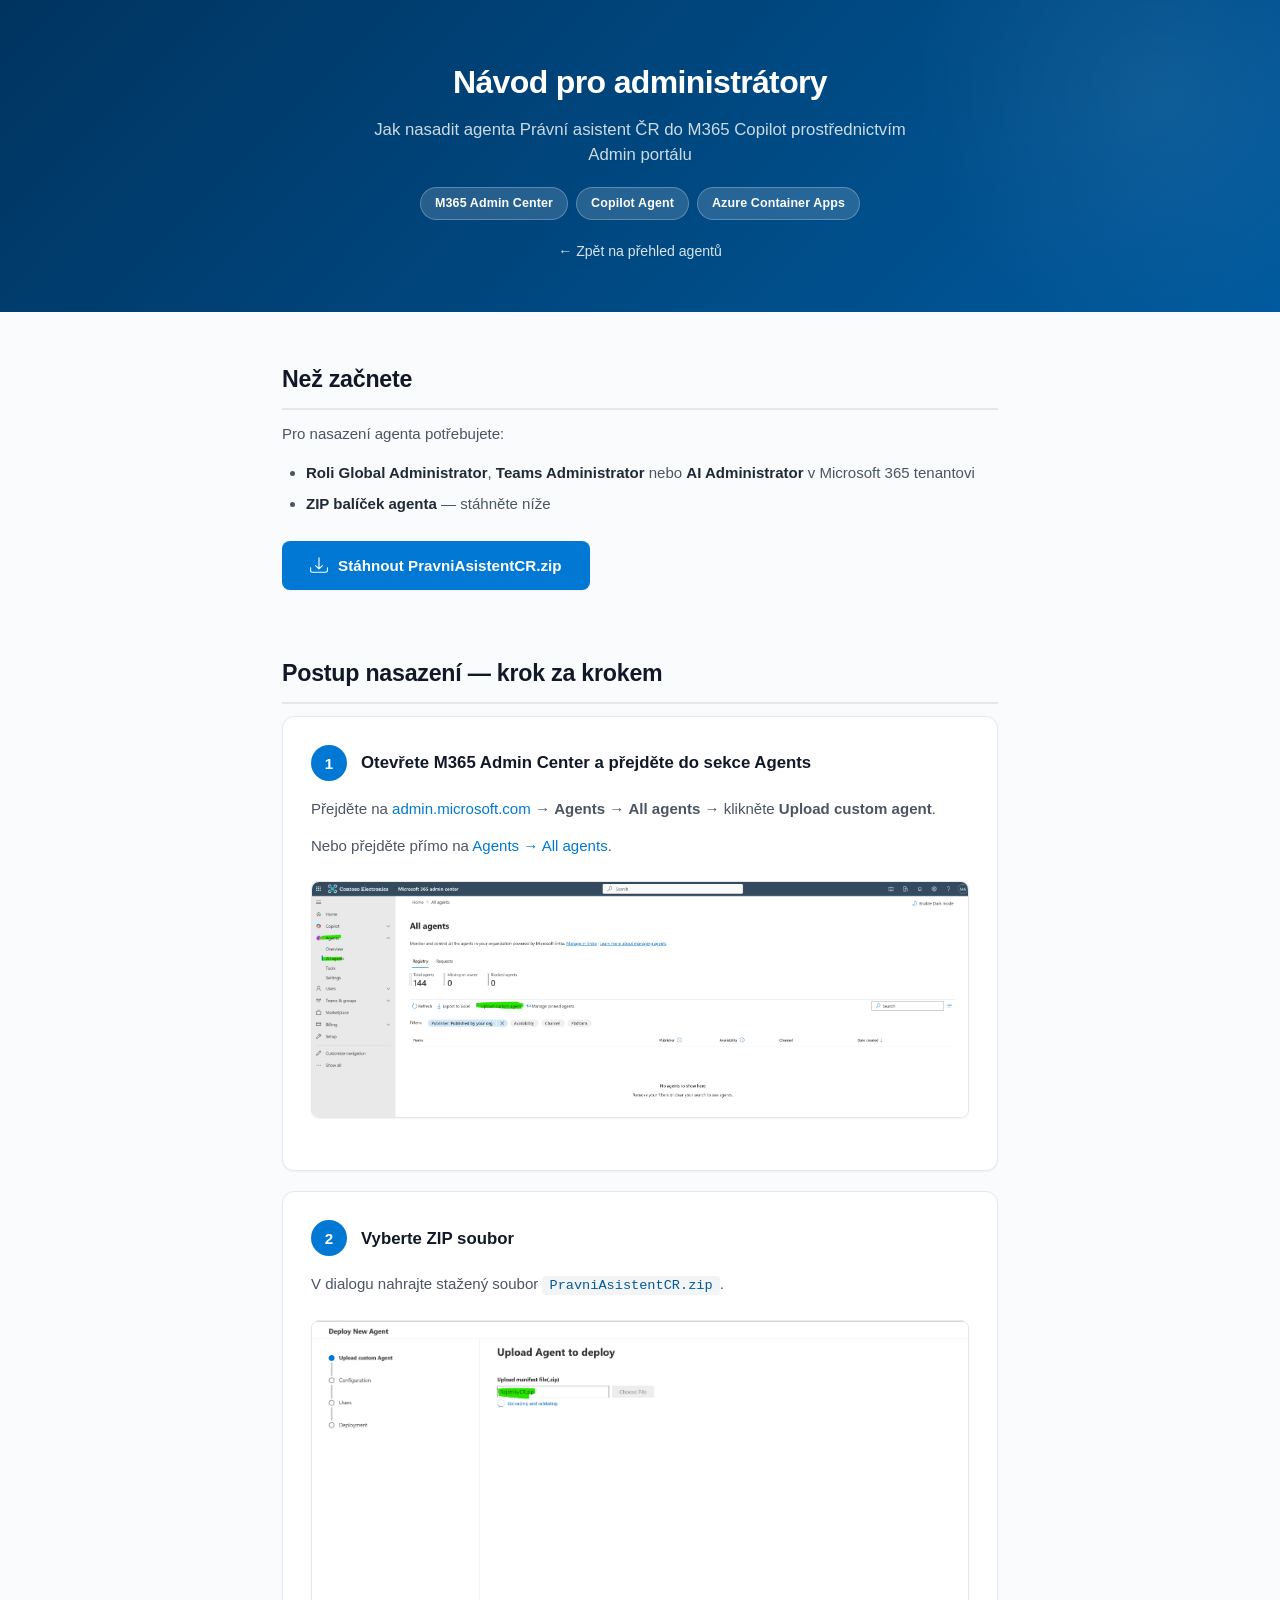
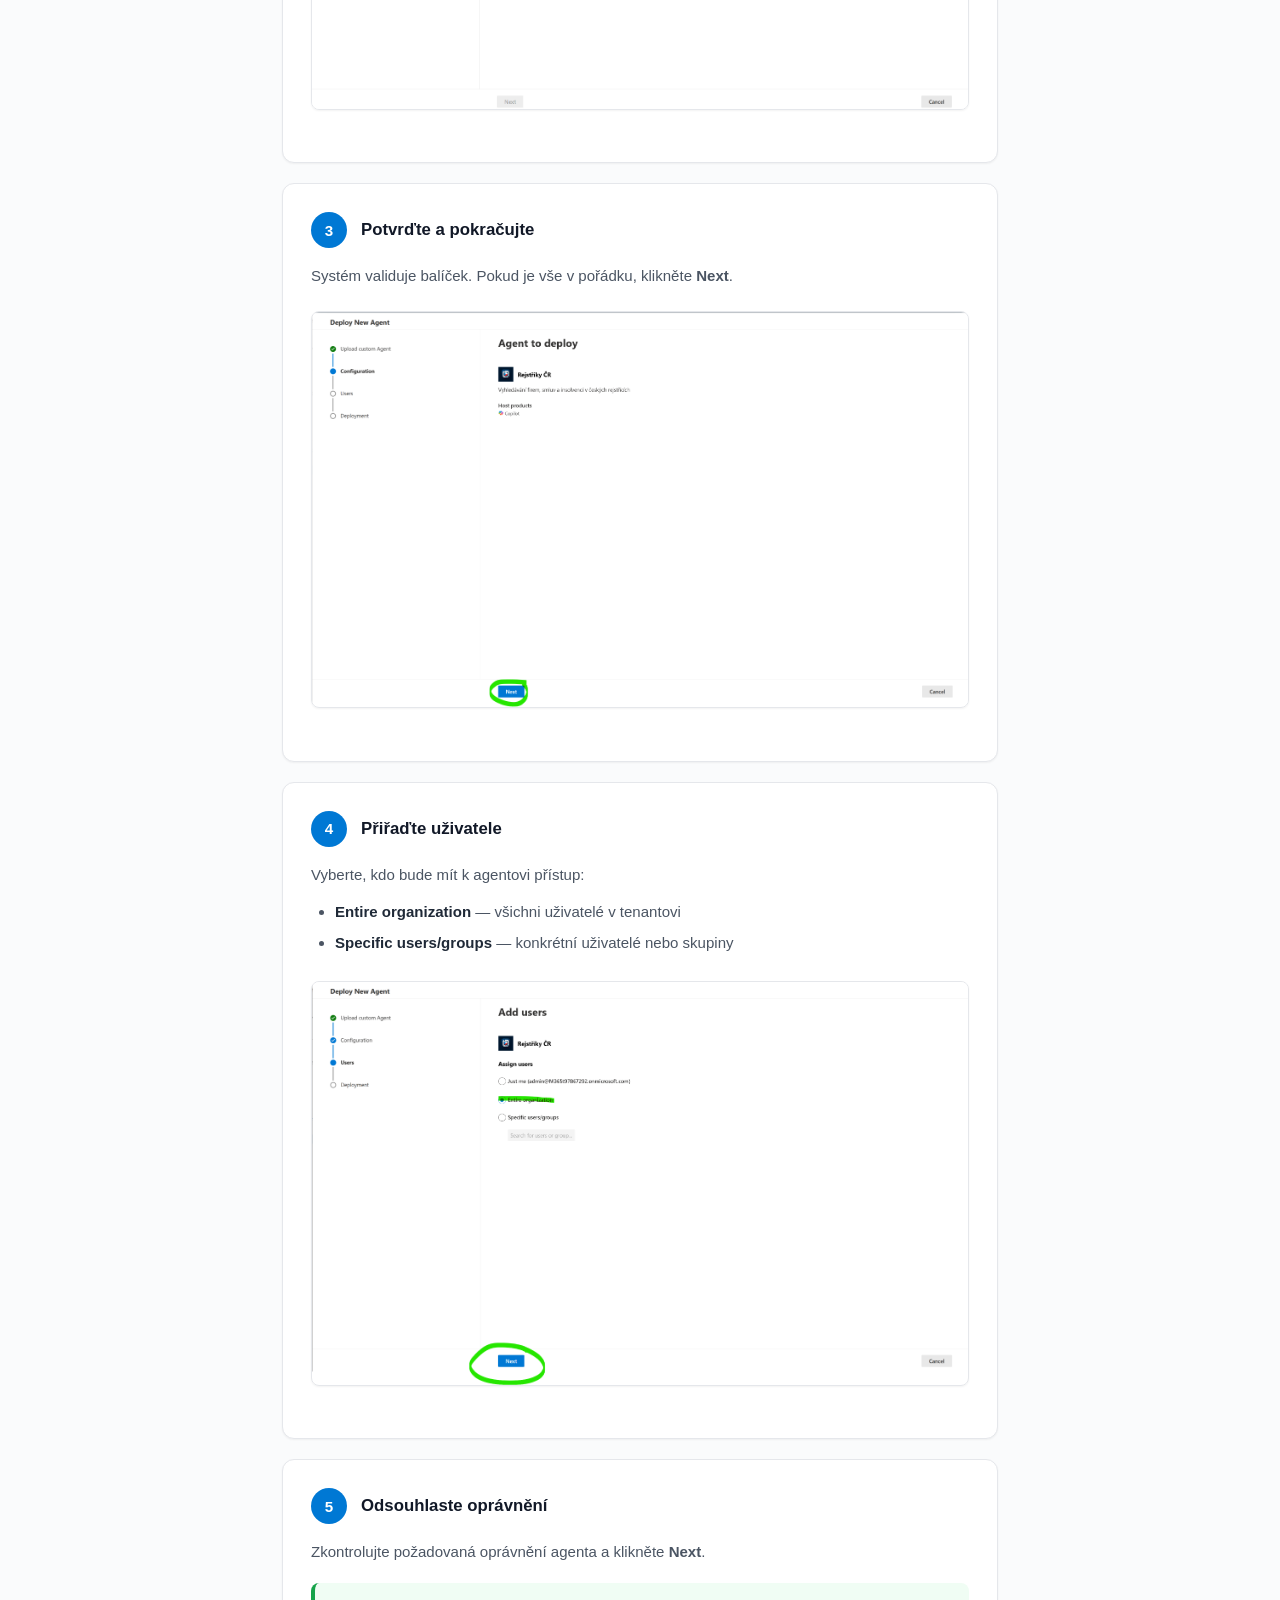
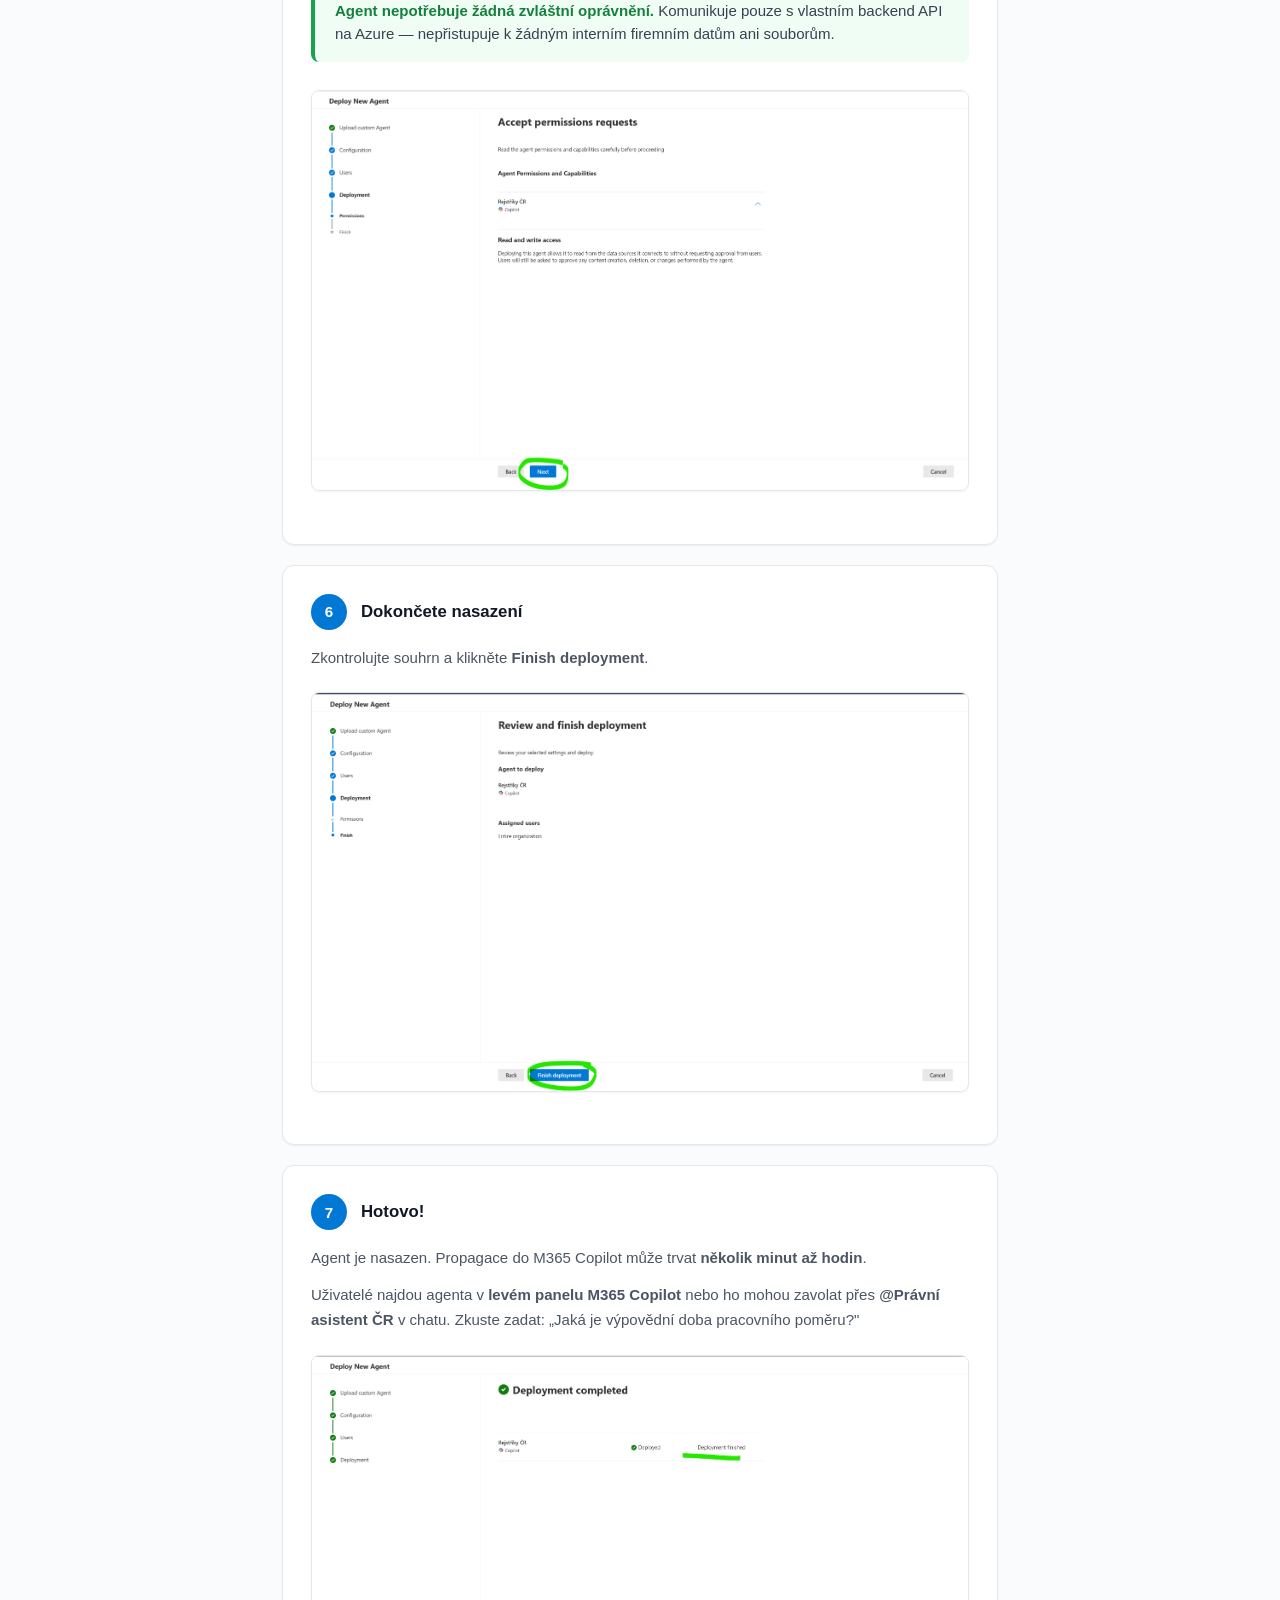
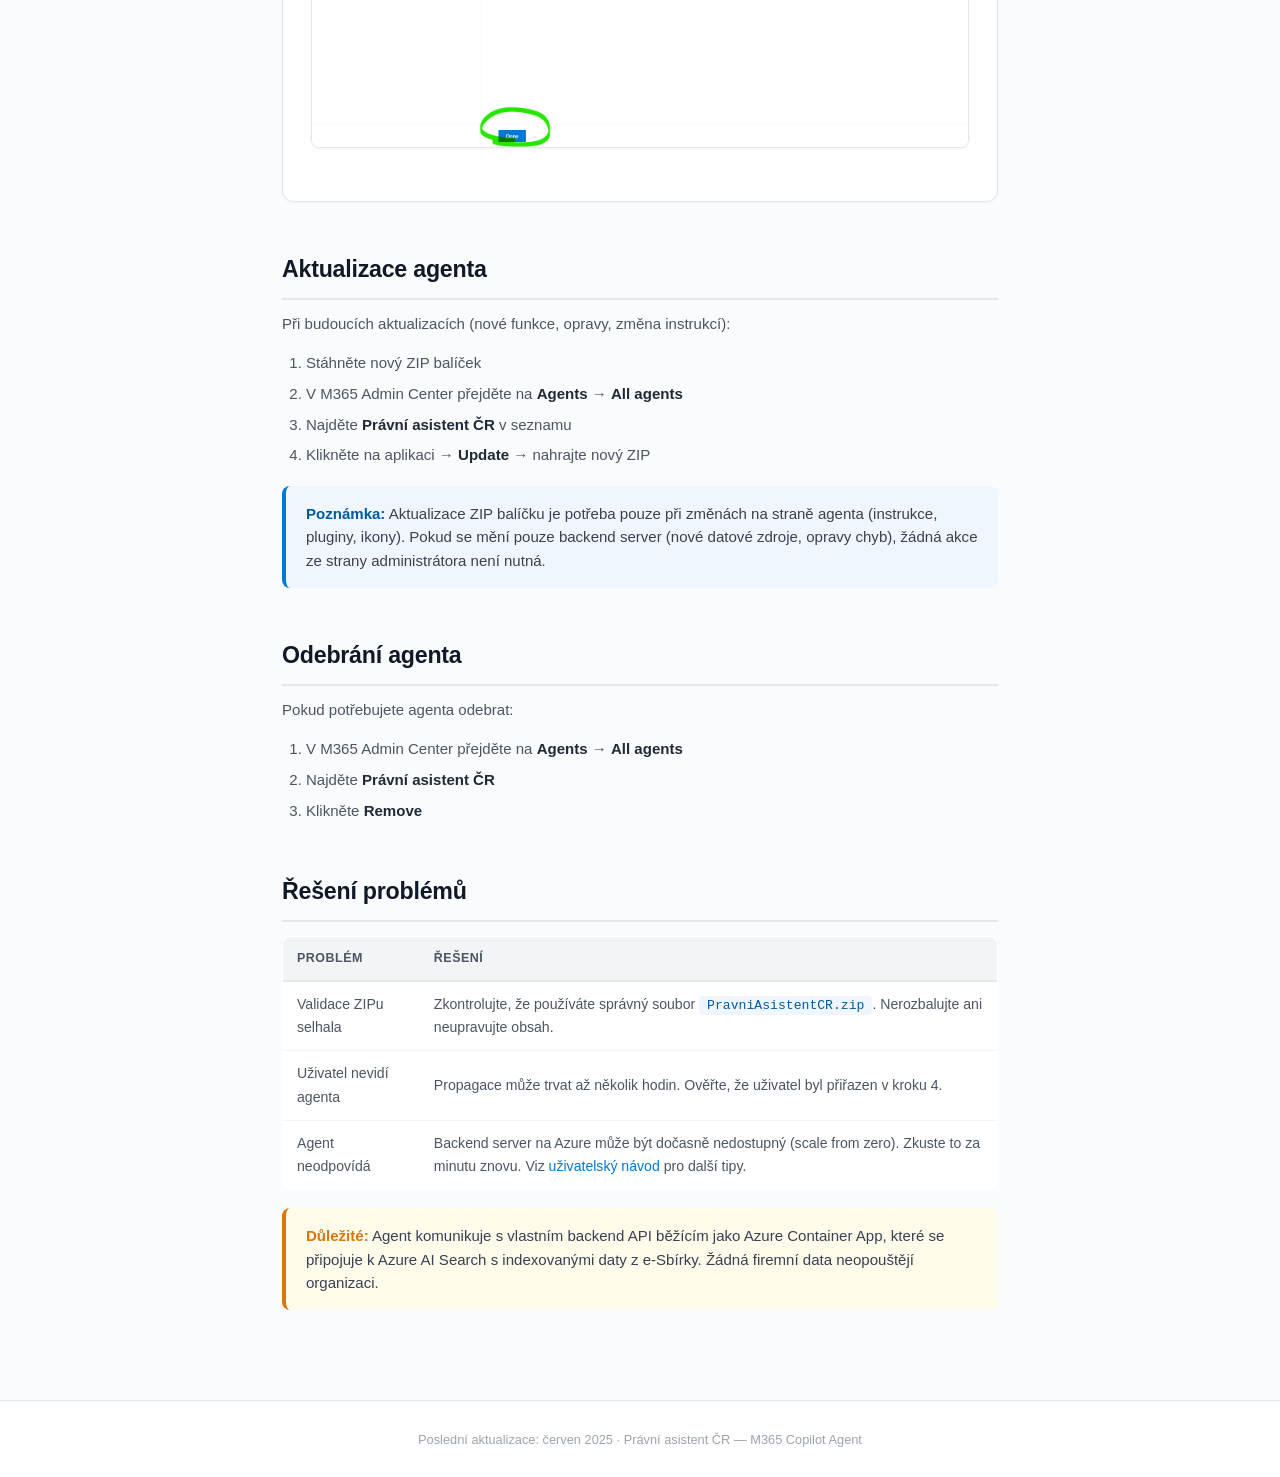
==== admin-guide.html @ 7fcb234d "Initial docs: Právní asistent ČR - M365 Copilot Agent" ====
<!DOCTYPE html>
<html lang="cs">
<head>
    <meta charset="UTF-8">
    <meta name="viewport" content="width=device-width, initial-scale=1.0">
    <title>Návod pro administrátory — Právní asistent ČR</title>
    <link rel="stylesheet" href="styles.css">
</head>
<body>
    <header class="site-header">
        <div class="container-narrow header-center">
            <h1>Návod pro administrátory</h1>
            <p class="subtitle">Jak nasadit agenta Právní asistent ČR do M365 Copilot prostřednictvím Admin portálu</p>
            <div class="badge-row">
                <span class="badge">M365 Admin Center</span>
                <span class="badge">Copilot Agent</span>
                <span class="badge">Azure Container Apps</span>
            </div>
            <a href="index.html" class="back-link">&larr; Zpět na přehled agentů</a>
        </div>
    </header>

    <article>
        <div class="container-narrow">

            <h2>Než začnete</h2>
            <p>Pro nasazení agenta potřebujete:</p>
            <ul>
                <li><strong>Roli Global Administrator</strong>, <strong>Teams Administrator</strong> nebo <strong>AI Administrator</strong> v Microsoft 365 tenantovi</li>
                <li><strong>ZIP balíček agenta</strong> — stáhněte níže</li>
            </ul>

            <a href="PravniAsistentCR.zip" class="download-btn" download>
                <svg xmlns="http://www.w3.org/2000/svg" fill="currentColor" viewBox="0 0 16 16"><path d="M.5 9.9a.5.5 0 0 1 .5.5v2.5a1 1 0 0 0 1 1h12a1 1 0 0 0 1-1v-2.5a.5.5 0 0 1 1 0v2.5a2 2 0 0 1-2 2H2a2 2 0 0 1-2-2v-2.5a.5.5 0 0 1 .5-.5z"/><path d="M7.646 11.854a.5.5 0 0 0 .708 0l3-3a.5.5 0 0 0-.708-.708L8.5 10.293V1.5a.5.5 0 0 0-1 0v8.793L5.354 8.146a.5.5 0 1 0-.708.708l3 3z"/></svg>
                Stáhnout PravniAsistentCR.zip
            </a>

            <h2>Postup nasazení — krok za krokem</h2>

            <div class="step">
                <div class="step-header">
                    <div class="step-number">1</div>
                    <div class="step-title">Otevřete M365 Admin Center a přejděte do sekce Agents</div>
                </div>
                <p>Přejděte na <a href="https://admin.microsoft.com" target="_blank">admin.microsoft.com</a> &rarr; <strong>Agents</strong> &rarr; <strong>All agents</strong> &rarr; klikněte <strong>Upload custom agent</strong>.</p>
                <p>Nebo přejděte přímo na <a href="https://admin.microsoft.com/#/copilot/agents" target="_blank">Agents &rarr; All agents</a>.</p>
                <img src="img/01addagent.png" alt="Krok 1 — Upload custom agent" loading="lazy">
            </div>

            <div class="step">
                <div class="step-header">
                    <div class="step-number">2</div>
                    <div class="step-title">Vyberte ZIP soubor</div>
                </div>
                <p>V dialogu nahrajte stažený soubor <code>PravniAsistentCR.zip</code>.</p>
                <img src="img/02choosefile.png" alt="Krok 2 — Výběr souboru" loading="lazy">
            </div>

            <div class="step">
                <div class="step-header">
                    <div class="step-number">3</div>
                    <div class="step-title">Potvrďte a pokračujte</div>
                </div>
                <p>Systém validuje balíček. Pokud je vše v pořádku, klikněte <strong>Next</strong>.</p>
                <img src="img/03clicknext.png" alt="Krok 3 — Klikněte Next" loading="lazy">
            </div>

            <div class="step">
                <div class="step-header">
                    <div class="step-number">4</div>
                    <div class="step-title">Přiřaďte uživatele</div>
                </div>
                <p>Vyberte, kdo bude mít k agentovi přístup:</p>
                <ul>
                    <li><strong>Entire organization</strong> — všichni uživatelé v tenantovi</li>
                    <li><strong>Specific users/groups</strong> — konkrétní uživatelé nebo skupiny</li>
                </ul>
                <img src="img/04selectusers.png" alt="Krok 4 — Výběr uživatelů" loading="lazy">
            </div>

            <div class="step">
                <div class="step-header">
                    <div class="step-number">5</div>
                    <div class="step-title">Odsouhlaste oprávnění</div>
                </div>
                <p>Zkontrolujte požadovaná oprávnění agenta a klikněte <strong>Next</strong>.</p>
                <div class="callout callout-tip">
                    <p><strong>Agent nepotřebuje žádná zvláštní oprávnění.</strong> Komunikuje pouze s vlastním backend API na Azure — nepřistupuje k žádným interním firemním datům ani souborům.</p>
                </div>
                <img src="img/05acceptpermissions.png" alt="Krok 5 — Oprávnění" loading="lazy">
            </div>

            <div class="step">
                <div class="step-header">
                    <div class="step-number">6</div>
                    <div class="step-title">Dokončete nasazení</div>
                </div>
                <p>Zkontrolujte souhrn a klikněte <strong>Finish deployment</strong>.</p>
                <img src="img/06finish.png" alt="Krok 6 — Dokončení nasazení" loading="lazy">
            </div>

            <div class="step">
                <div class="step-header">
                    <div class="step-number">7</div>
                    <div class="step-title">Hotovo!</div>
                </div>
                <p>Agent je nasazen. Propagace do M365 Copilot může trvat <strong>několik minut až hodin</strong>.</p>
                <p>Uživatelé najdou agenta v <strong>levém panelu M365 Copilot</strong> nebo ho mohou zavolat přes <strong>@Právní asistent ČR</strong> v chatu. Zkuste zadat: „Jaká je výpovědní doba pracovního poměru?"</p>
                <img src="img/07done.png" alt="Krok 7 — Nasazení dokončeno" loading="lazy">
            </div>

            <h2>Aktualizace agenta</h2>
            <p>Při budoucích aktualizacích (nové funkce, opravy, změna instrukcí):</p>
            <ol>
                <li>Stáhněte nový ZIP balíček</li>
                <li>V M365 Admin Center přejděte na <strong>Agents</strong> &rarr; <strong>All agents</strong></li>
                <li>Najděte <strong>Právní asistent ČR</strong> v seznamu</li>
                <li>Klikněte na aplikaci &rarr; <strong>Update</strong> &rarr; nahrajte nový ZIP</li>
            </ol>
            <div class="callout callout-info">
                <p><strong>Poznámka:</strong> Aktualizace ZIP balíčku je potřeba pouze při změnách na straně agenta (instrukce, pluginy, ikony). Pokud se mění pouze backend server (nové datové zdroje, opravy chyb), žádná akce ze strany administrátora není nutná.</p>
            </div>

            <h2>Odebrání agenta</h2>
            <p>Pokud potřebujete agenta odebrat:</p>
            <ol>
                <li>V M365 Admin Center přejděte na <strong>Agents</strong> &rarr; <strong>All agents</strong></li>
                <li>Najděte <strong>Právní asistent ČR</strong></li>
                <li>Klikněte <strong>Remove</strong></li>
            </ol>

            <h2>Řešení problémů</h2>
            <table>
                <thead>
                    <tr><th>Problém</th><th>Řešení</th></tr>
                </thead>
                <tbody>
                    <tr>
                        <td>Validace ZIPu selhala</td>
                        <td>Zkontrolujte, že používáte správný soubor <code>PravniAsistentCR.zip</code>. Nerozbalujte ani neupravujte obsah.</td>
                    </tr>
                    <tr>
                        <td>Uživatel nevidí agenta</td>
                        <td>Propagace může trvat až několik hodin. Ověřte, že uživatel byl přiřazen v kroku 4.</td>
                    </tr>
                    <tr>
                        <td>Agent neodpovídá</td>
                        <td>Backend server na Azure může být dočasně nedostupný (scale from zero). Zkuste to za minutu znovu. Viz <a href="user-guide.html">uživatelský návod</a> pro další tipy.</td>
                    </tr>
                </tbody>
            </table>

            <div class="callout callout-warn">
                <p><strong>Důležité:</strong> Agent komunikuje s vlastním backend API běžícím jako Azure Container App, které se připojuje k Azure AI Search s indexovanými daty z e-Sbírky. Žádná firemní data neopouštějí organizaci.</p>
            </div>

        </div>
    </article>

    <footer class="site-footer">
        <div class="container-narrow">
            Poslední aktualizace: červen 2025 · Právní asistent ČR — M365 Copilot Agent
        </div>
    </footer>
</body>
</html>
---- styles.css ----
/* ═══════════════════════════════════════════════════════════════
   Enterprise Design System — Právní asistent ČR Documentation
   Professional light theme for enterprise & government audiences
   ═══════════════════════════════════════════════════════════════ */

:root {
  --white: #ffffff;
  --gray-50: #fafbfc;
  --gray-100: #f3f4f6;
  --gray-200: #e5e7eb;
  --gray-300: #d1d5db;
  --gray-400: #9ca3af;
  --gray-500: #6b7280;
  --gray-600: #4b5563;
  --gray-700: #374151;
  --gray-800: #1f2937;
  --gray-900: #111827;

  --blue-50: #eff6ff;
  --blue-100: #dbeafe;
  --blue-500: #0078d4;
  --blue-600: #005a9e;
  --blue-700: #004578;
  --blue-800: #003460;

  --green-50: #f0fdf4;
  --green-600: #16a34a;
  --green-700: #15803d;

  --amber-50: #fffbeb;
  --amber-600: #d97706;

  --red-50: #fef2f2;
  --red-600: #dc2626;

  --radius: 8px;
  --radius-lg: 12px;
  --shadow-sm: 0 1px 2px rgba(0,0,0,0.05);
  --shadow: 0 1px 3px rgba(0,0,0,0.08), 0 1px 2px rgba(0,0,0,0.04);
  --shadow-md: 0 4px 6px rgba(0,0,0,0.06), 0 2px 4px rgba(0,0,0,0.04);
}

/* ─── Reset & Base ──────────────────────────────────────────── */
*, *::before, *::after { margin: 0; padding: 0; box-sizing: border-box; }

body {
  font-family: 'Segoe UI', -apple-system, BlinkMacSystemFont, sans-serif;
  background: var(--gray-50);
  color: var(--gray-800);
  line-height: 1.65;
  -webkit-font-smoothing: antialiased;
}

.container {
  max-width: 960px;
  margin: 0 auto;
  padding: 0 32px;
}

.container-narrow {
  max-width: 780px;
  margin: 0 auto;
  padding: 0 32px;
}

a { color: var(--blue-500); text-decoration: none; }
a:hover { text-decoration: underline; }

/* ─── Header ────────────────────────────────────────────────── */
.site-header {
  background: linear-gradient(135deg, var(--blue-800) 0%, var(--blue-600) 100%);
  color: var(--white);
  padding: 56px 0 48px;
  position: relative;
  overflow: hidden;
}

.site-header::before {
  content: '';
  position: absolute;
  top: -50%;
  right: -10%;
  width: 500px;
  height: 500px;
  background: radial-gradient(circle, rgba(255,255,255,0.06) 0%, transparent 70%);
  border-radius: 50%;
}

.site-header h1 {
  font-size: 2rem;
  font-weight: 700;
  letter-spacing: -0.02em;
  margin-bottom: 8px;
  position: relative;
}

.site-header .subtitle {
  color: rgba(255,255,255,0.8);
  font-size: 1.05rem;
  font-weight: 400;
  max-width: 560px;
  line-height: 1.5;
}

.header-center { text-align: center; }
.header-center .subtitle { margin: 0 auto; }

.badge-row {
  margin-top: 20px;
  display: flex;
  gap: 8px;
  flex-wrap: wrap;
}

.header-center .badge-row { justify-content: center; }

.badge {
  display: inline-flex;
  align-items: center;
  gap: 5px;
  padding: 5px 14px;
  border-radius: 20px;
  font-size: 0.78rem;
  font-weight: 600;
  letter-spacing: 0.01em;
  background: rgba(255,255,255,0.15);
  color: var(--white);
  border: 1px solid rgba(255,255,255,0.25);
  backdrop-filter: blur(4px);
}

.back-link {
  display: inline-flex;
  align-items: center;
  gap: 6px;
  margin-top: 20px;
  color: rgba(255,255,255,0.85);
  font-size: 0.88rem;
  font-weight: 500;
  text-decoration: none;
  transition: color 0.15s;
}
.back-link:hover { color: var(--white); text-decoration: none; }

/* ─── Navigation ────────────────────────────────────────────── */
.site-nav {
  background: var(--white);
  border-bottom: 1px solid var(--gray-200);
  position: sticky;
  top: 0;
  z-index: 100;
  box-shadow: var(--shadow-sm);
}

.site-nav .container {
  display: flex;
  gap: 0;
}

.site-nav a {
  flex: 1;
  padding: 15px 16px;
  text-align: center;
  font-weight: 600;
  font-size: 0.88rem;
  color: var(--gray-500);
  text-decoration: none;
  border-bottom: 2px solid transparent;
  transition: all 0.15s;
}

.site-nav a:hover {
  color: var(--gray-800);
  background: var(--gray-50);
  text-decoration: none;
}

.site-nav a.active {
  color: var(--blue-500);
  border-bottom-color: var(--blue-500);
}

/* ─── Main Content ──────────────────────────────────────────── */
main { padding: 48px 0 72px; }
article { padding: 48px 0 72px; }

h2 {
  font-size: 1.45rem;
  font-weight: 700;
  color: var(--gray-900);
  margin: 48px 0 12px;
  padding-bottom: 10px;
  border-bottom: 2px solid var(--gray-200);
  letter-spacing: -0.01em;
}

h2:first-child,
section:first-child h2 { margin-top: 0; }

h3 {
  font-size: 1.1rem;
  font-weight: 600;
  color: var(--blue-700);
  margin: 32px 0 12px;
}

h4 {
  font-size: 0.95rem;
  font-weight: 600;
  color: var(--gray-700);
  margin: 24px 0 10px;
  text-transform: uppercase;
  letter-spacing: 0.03em;
}

p {
  margin-bottom: 14px;
  color: var(--gray-600);
  font-size: 0.94rem;
}

.lead {
  font-size: 1.02rem;
  color: var(--gray-600);
  margin-bottom: 28px;
  line-height: 1.7;
}

ol, ul {
  padding-left: 24px;
  margin-bottom: 16px;
}

li {
  margin-bottom: 6px;
  color: var(--gray-600);
  font-size: 0.94rem;
}
li strong { color: var(--gray-800); }

/* ─── Cards ─────────────────────────────────────────────────── */
.card {
  background: var(--white);
  border: 1px solid var(--gray-200);
  border-radius: var(--radius-lg);
  padding: 20px 24px;
  margin-bottom: 14px;
  box-shadow: var(--shadow-sm);
  transition: box-shadow 0.15s;
}

.card:hover { box-shadow: var(--shadow); }

.card-title {
  font-weight: 600;
  font-size: 0.98rem;
  margin-bottom: 6px;
  color: var(--gray-800);
  display: flex;
  align-items: center;
  gap: 8px;
}

.card p, .card li { color: var(--gray-600); font-size: 0.9rem; }
.card ul { padding-left: 20px; margin-top: 6px; }
.card li { margin-bottom: 4px; }

/* ─── Feature List ──────────────────────────────────────────── */
.feature-list { list-style: none; padding: 0; }

.feature-list li {
  padding: 5px 0 5px 32px;
  position: relative;
  color: var(--gray-600);
  font-size: 0.94rem;
  border-bottom: 1px solid var(--gray-100);
}

.feature-list li:last-child { border-bottom: none; }

.feature-list li::before {
  position: absolute;
  left: 4px;
  top: 6px;
  font-size: 0.88rem;
}

.feature-list li.yes::before { content: "\2713"; color: var(--green-600); font-weight: 700; }
.feature-list li.no::before { content: "\2717"; color: var(--red-600); font-weight: 700; }
.feature-list li.partial::before { content: "!"; color: var(--amber-600); font-weight: 700; font-size: 1rem; }
.feature-list li.info::before { content: "\2139"; color: var(--blue-500); font-weight: 700; }

/* ─── Prompt Cards ──────────────────────────────────────────── */
.prompt-grid {
  display: grid;
  grid-template-columns: 1fr 1fr;
  gap: 10px;
}

@media (max-width: 640px) {
  .prompt-grid { grid-template-columns: 1fr; }
}

.prompt {
  background: var(--white);
  border: 1px solid var(--gray-200);
  border-radius: var(--radius);
  padding: 14px 16px;
  cursor: pointer;
  transition: all 0.15s;
  position: relative;
}

.prompt:hover {
  border-color: var(--blue-500);
  box-shadow: 0 0 0 1px var(--blue-500);
}

.prompt-label {
  font-size: 0.68rem;
  text-transform: uppercase;
  letter-spacing: 0.06em;
  color: var(--gray-400);
  margin-bottom: 4px;
  font-weight: 700;
}

.prompt-text {
  font-size: 0.9rem;
  color: var(--gray-800);
  line-height: 1.4;
}

.prompt .copy-hint {
  position: absolute;
  top: 8px;
  right: 10px;
  font-size: 0.68rem;
  color: var(--gray-400);
  opacity: 0;
  transition: opacity 0.15s;
  font-weight: 600;
}

.prompt:hover .copy-hint { opacity: 1; }
.prompt.copied { border-color: var(--green-600); }
.prompt.copied .copy-hint { color: var(--green-600); opacity: 1; }

/* ─── Tables ────────────────────────────────────────────────── */
table {
  width: 100%;
  border-collapse: collapse;
  margin: 14px 0;
  font-size: 0.88rem;
  background: var(--white);
  border: 1px solid var(--gray-200);
  border-radius: var(--radius);
  overflow: hidden;
}

th, td {
  padding: 11px 14px;
  text-align: left;
}

th {
  background: var(--gray-100);
  color: var(--gray-600);
  font-weight: 600;
  font-size: 0.78rem;
  text-transform: uppercase;
  letter-spacing: 0.04em;
  border-bottom: 2px solid var(--gray-200);
}

td {
  color: var(--gray-600);
  border-bottom: 1px solid var(--gray-100);
}

tr:last-child td { border-bottom: none; }

td code {
  background: var(--blue-50);
  padding: 2px 8px;
  border-radius: 4px;
  font-size: 0.82rem;
  color: var(--blue-600);
  font-weight: 500;
}

/* ─── Callouts ──────────────────────────────────────────────── */
.callout {
  border-radius: var(--radius);
  padding: 16px 20px;
  margin: 18px 0;
  font-size: 0.9rem;
  line-height: 1.55;
  color: var(--gray-700);
}

.callout p { color: inherit; margin-bottom: 8px; }
.callout p:last-child { margin-bottom: 0; }
.callout ul { margin-bottom: 0; }
.callout li { color: inherit; }
.callout a { font-weight: 500; }

.callout-tip {
  background: var(--green-50);
  border-left: 4px solid var(--green-600);
}
.callout-tip strong { color: var(--green-700); }

.callout-warn {
  background: var(--amber-50);
  border-left: 4px solid var(--amber-600);
}
.callout-warn strong { color: var(--amber-600); }

.callout-danger {
  background: var(--red-50);
  border-left: 4px solid var(--red-600);
}
.callout-danger strong { color: var(--red-600); }

.callout-info {
  background: var(--blue-50);
  border-left: 4px solid var(--blue-500);
}
.callout-info strong { color: var(--blue-600); }

/* ─── Status Indicators ────────────────────────────────────── */
.status-works { color: var(--green-600); }
.status-works::before { content: "\2713  "; font-weight: 700; }
.status-broken { color: var(--red-600); }
.status-broken::before { content: "\2717  "; font-weight: 700; }
.status-partial { color: var(--amber-600); }
.status-partial::before { content: "!  "; font-weight: 700; }
.status-info { color: var(--blue-500); }
.status-info::before { content: "\2139  "; font-weight: 700; }

/* ─── Code ──────────────────────────────────────────────────── */
code {
  background: var(--gray-100);
  padding: 2px 7px;
  border-radius: 4px;
  font-size: 0.85rem;
  color: var(--blue-600);
  font-family: 'Cascadia Code', 'Consolas', monospace;
}

/* ─── Accordion / FAQ ───────────────────────────────────────── */
details {
  background: var(--white);
  border: 1px solid var(--gray-200);
  border-radius: var(--radius);
  margin-bottom: 8px;
  box-shadow: var(--shadow-sm);
}

details summary {
  padding: 16px 20px;
  cursor: pointer;
  font-weight: 600;
  font-size: 0.92rem;
  color: var(--gray-800);
  list-style: none;
  display: flex;
  align-items: center;
  gap: 10px;
  transition: color 0.15s;
}

details summary:hover { color: var(--blue-500); }

details summary::before {
  content: '';
  display: inline-block;
  width: 6px;
  height: 6px;
  border-right: 2px solid var(--gray-400);
  border-bottom: 2px solid var(--gray-400);
  transform: rotate(-45deg);
  transition: transform 0.2s;
  flex-shrink: 0;
}

details[open] summary::before {
  transform: rotate(45deg);
}

details .detail-body {
  padding: 0 20px 16px;
  font-size: 0.9rem;
  color: var(--gray-600);
}

details .detail-body p { margin-bottom: 8px; }

/* ─── Step Cards (Admin Guide) ──────────────────────────────── */
.step {
  background: var(--white);
  border: 1px solid var(--gray-200);
  border-radius: var(--radius-lg);
  padding: 28px;
  margin-bottom: 20px;
  box-shadow: var(--shadow-sm);
}

.step-header {
  display: flex;
  align-items: center;
  gap: 14px;
  margin-bottom: 16px;
}

.step-number {
  background: var(--blue-500);
  color: var(--white);
  width: 36px;
  height: 36px;
  border-radius: 50%;
  display: flex;
  align-items: center;
  justify-content: center;
  font-weight: 700;
  font-size: 0.95rem;
  flex-shrink: 0;
}

.step-title {
  font-size: 1.05rem;
  font-weight: 600;
  color: var(--gray-900);
}

.step p { margin-bottom: 12px; }

.step img {
  width: 100%;
  border-radius: var(--radius);
  border: 1px solid var(--gray-200);
  margin-top: 10px;
  box-shadow: var(--shadow-sm);
}

/* ─── Download Button ───────────────────────────────────────── */
.download-btn {
  display: inline-flex;
  align-items: center;
  gap: 10px;
  background: var(--blue-500);
  color: var(--white);
  padding: 12px 28px;
  border-radius: var(--radius);
  font-weight: 600;
  font-size: 0.95rem;
  text-decoration: none;
  transition: background 0.15s, box-shadow 0.15s;
  margin: 8px 0 16px;
  box-shadow: var(--shadow-sm);
}

.download-btn:hover {
  background: var(--blue-600);
  text-decoration: none;
  box-shadow: var(--shadow-md);
}

.download-btn svg { width: 18px; height: 18px; }

/* ─── Footer ────────────────────────────────────────────────── */
.site-footer {
  border-top: 1px solid var(--gray-200);
  padding: 28px 0;
  text-align: center;
  color: var(--gray-400);
  font-size: 0.8rem;
  background: var(--white);
}

/* ─── Scroll Anchor ─────────────────────────────────────────── */
[id] { scroll-margin-top: 64px; }

/* ─── Images in article ─────────────────────────────────────── */
article img {
  max-width: 100%;
  border-radius: var(--radius);
  border: 1px solid var(--gray-200);
  margin: 16px 0;
  box-shadow: var(--shadow-sm);
}

/* ─── Responsive ────────────────────────────────────────────── */
@media (max-width: 768px) {
  .container, .container-narrow { padding: 0 20px; }
  .site-header { padding: 40px 0 36px; }
  .site-header h1 { font-size: 1.6rem; }
  h2 { font-size: 1.3rem; }
  .site-nav a { font-size: 0.8rem; padding: 12px 8px; }
  .step { padding: 20px; }
}
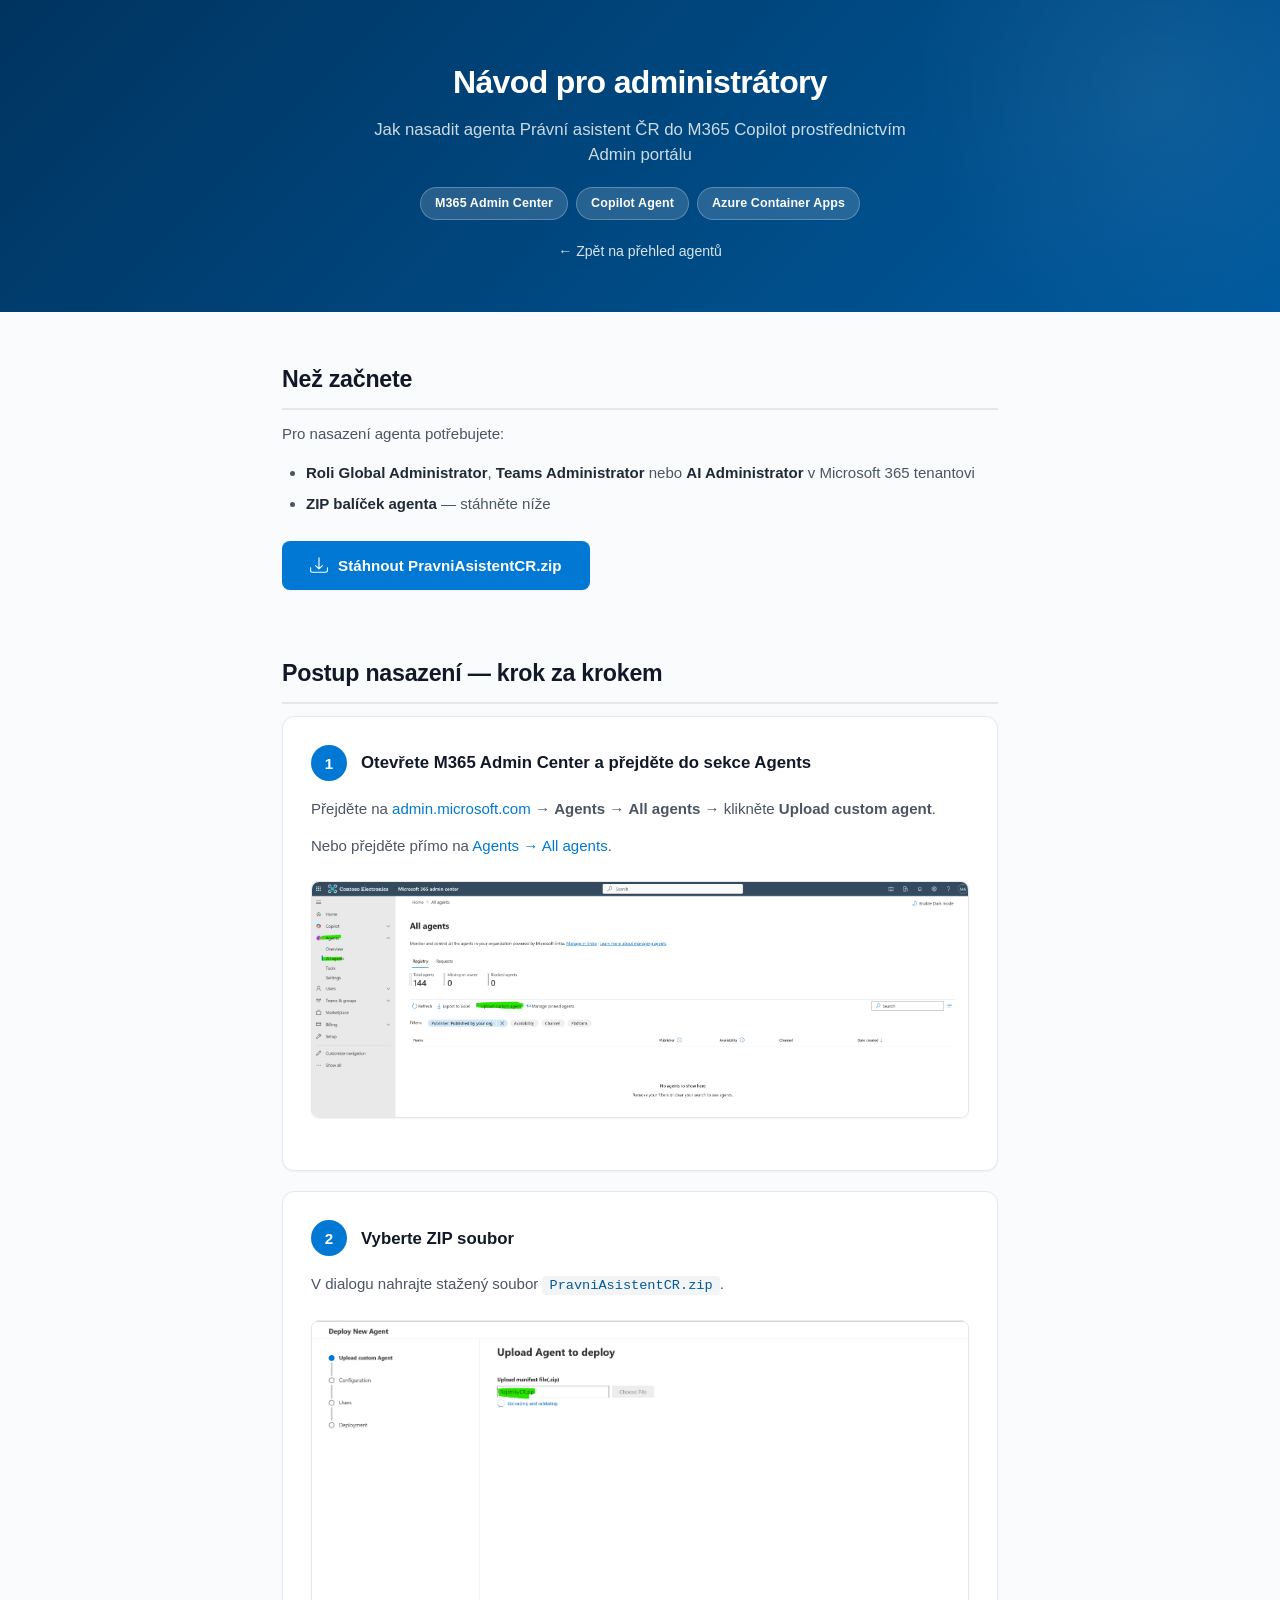
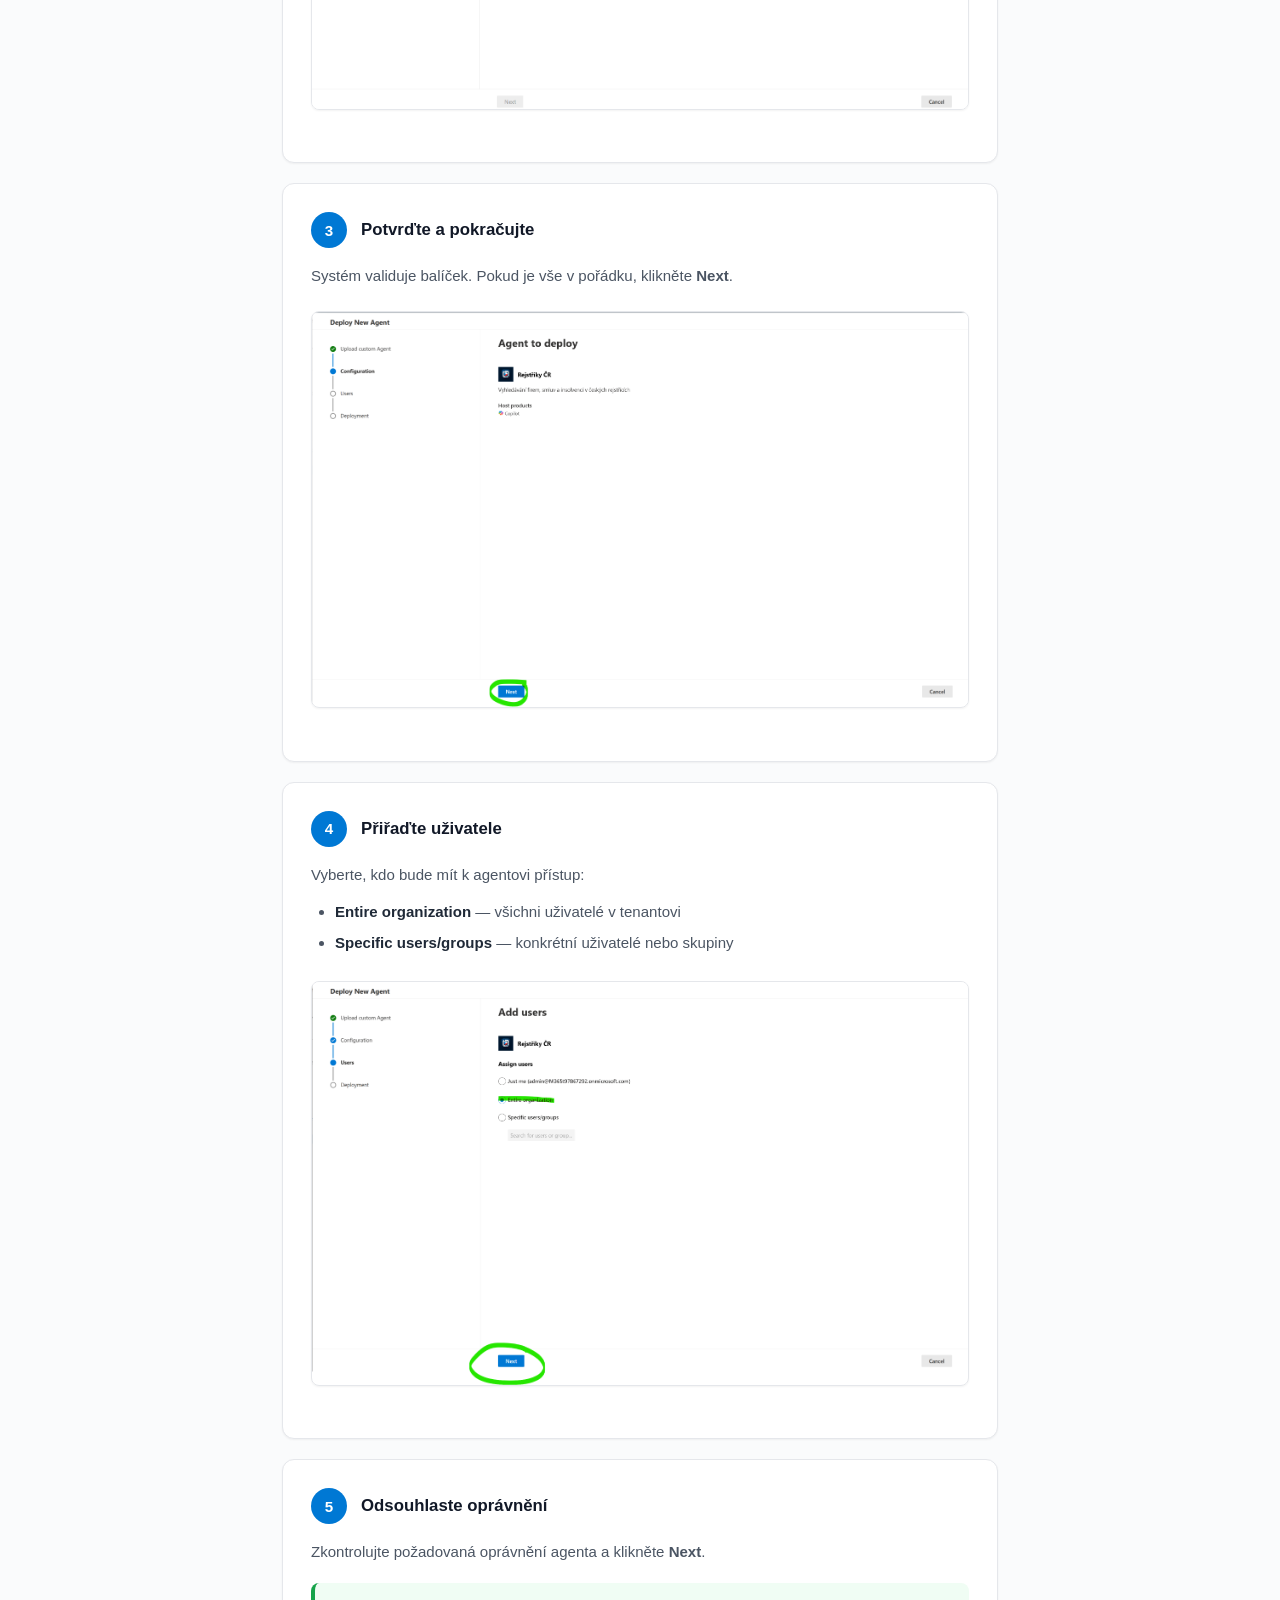
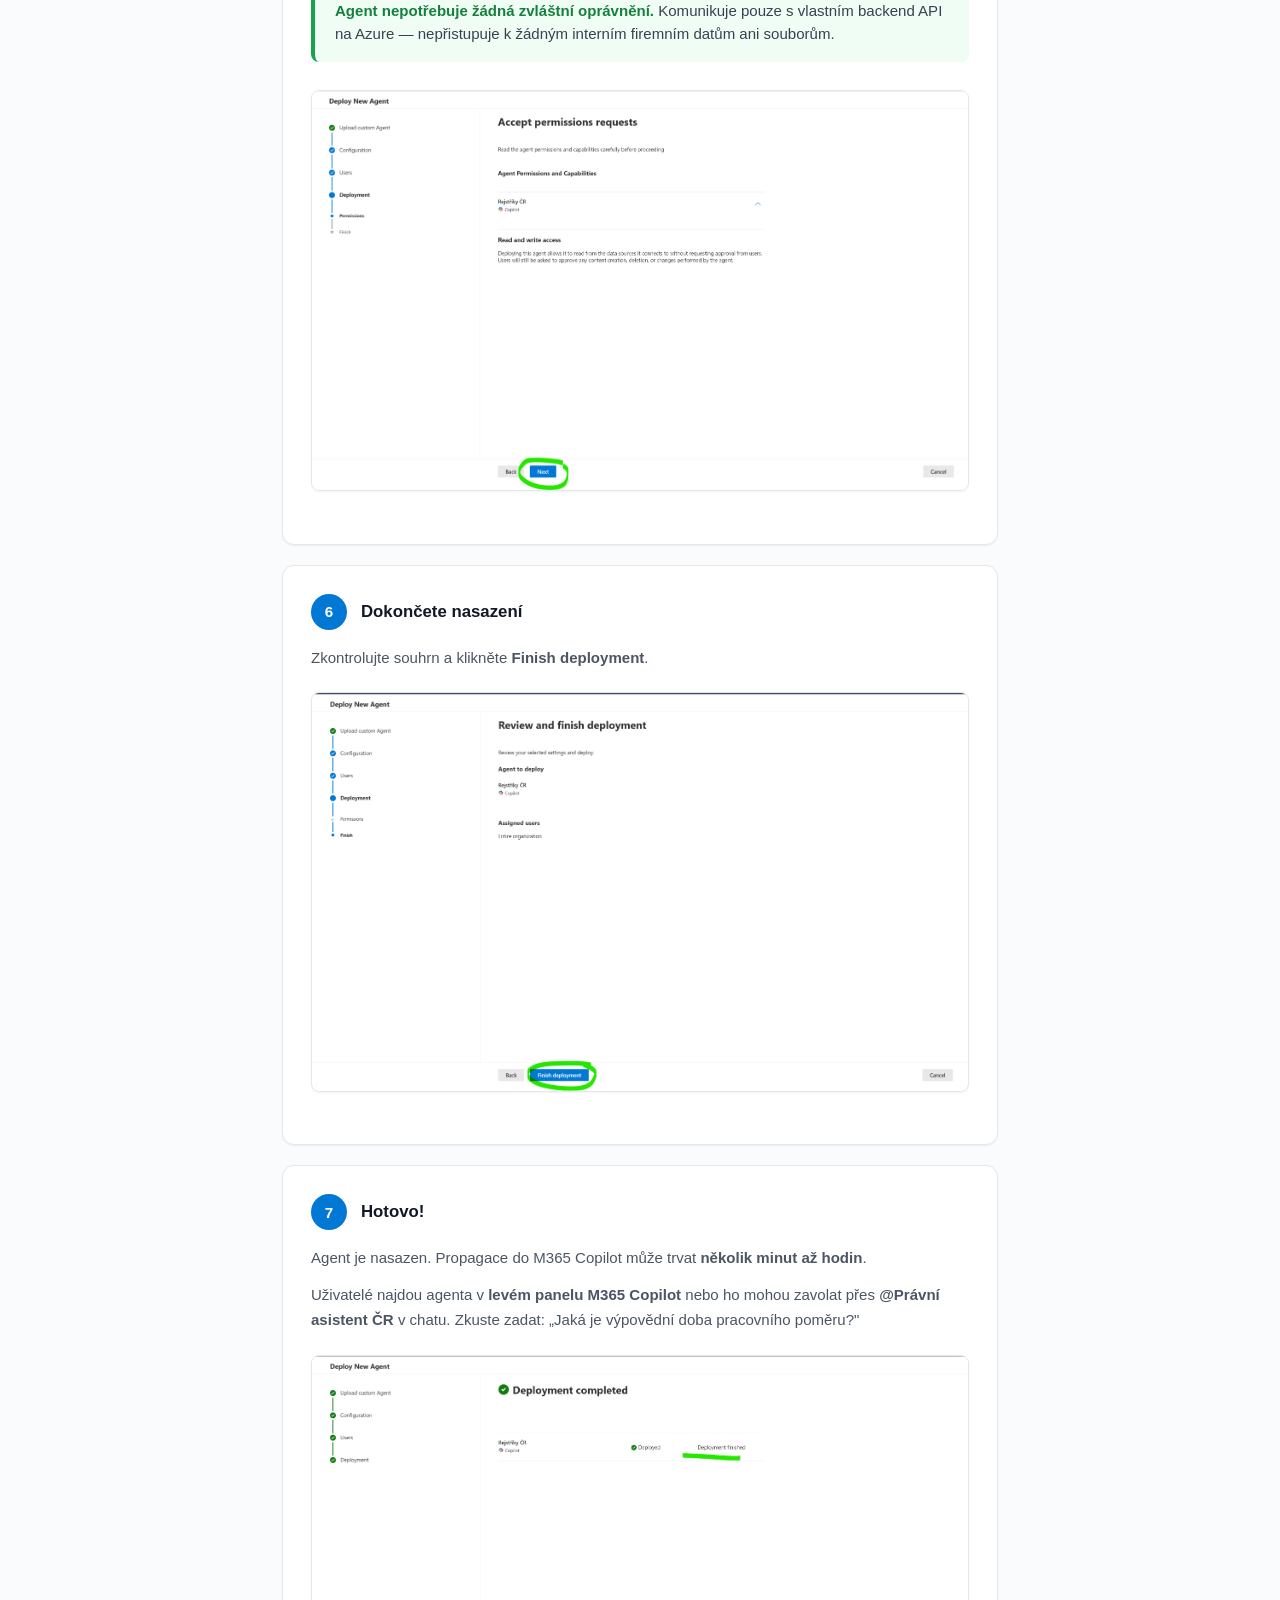
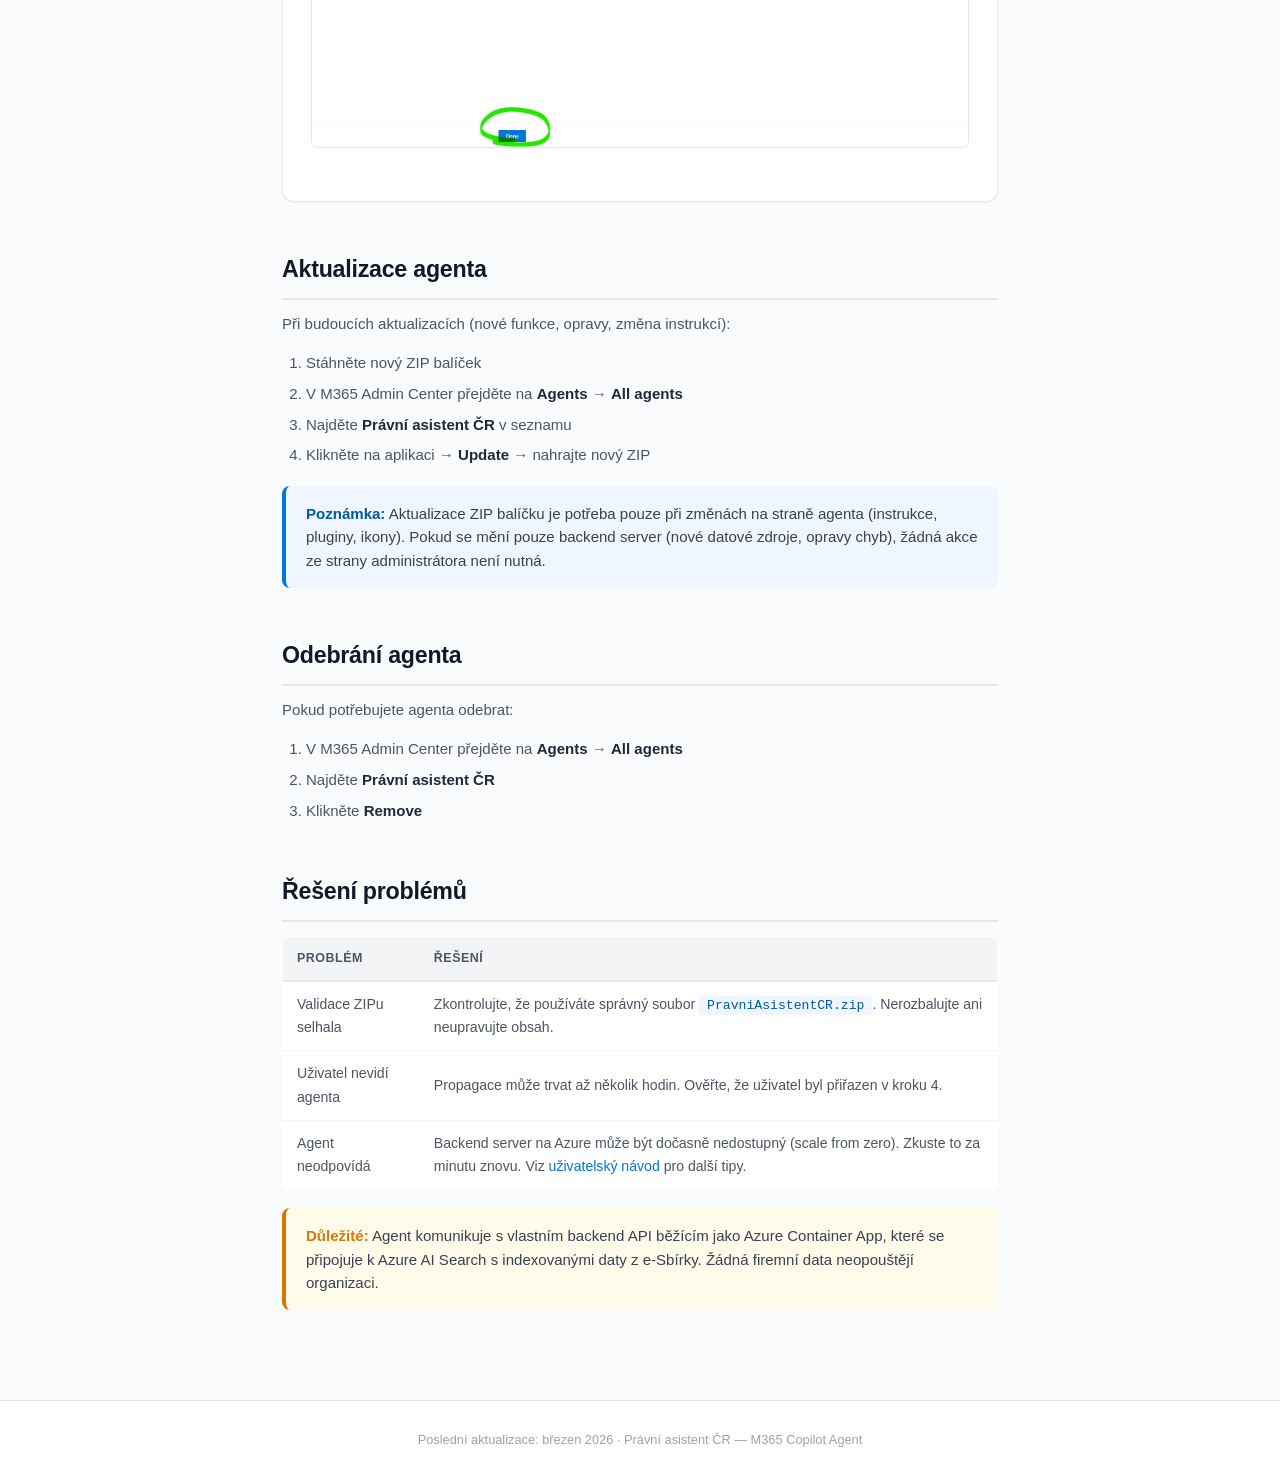
==== commit 9eb5b14e: "v3.0: Add PravniAsistentCR.zip download, update dates to March 2026" ====
--- a/admin-guide.html
+++ b/admin-guide.html
@@ -159,7 +159,7 @@
 
     <footer class="site-footer">
         <div class="container-narrow">
-            Poslední aktualizace: červen 2025 · Právní asistent ČR — M365 Copilot Agent
+            Poslední aktualizace: březen 2026 · Právní asistent ČR — M365 Copilot Agent
         </div>
     </footer>
 </body>
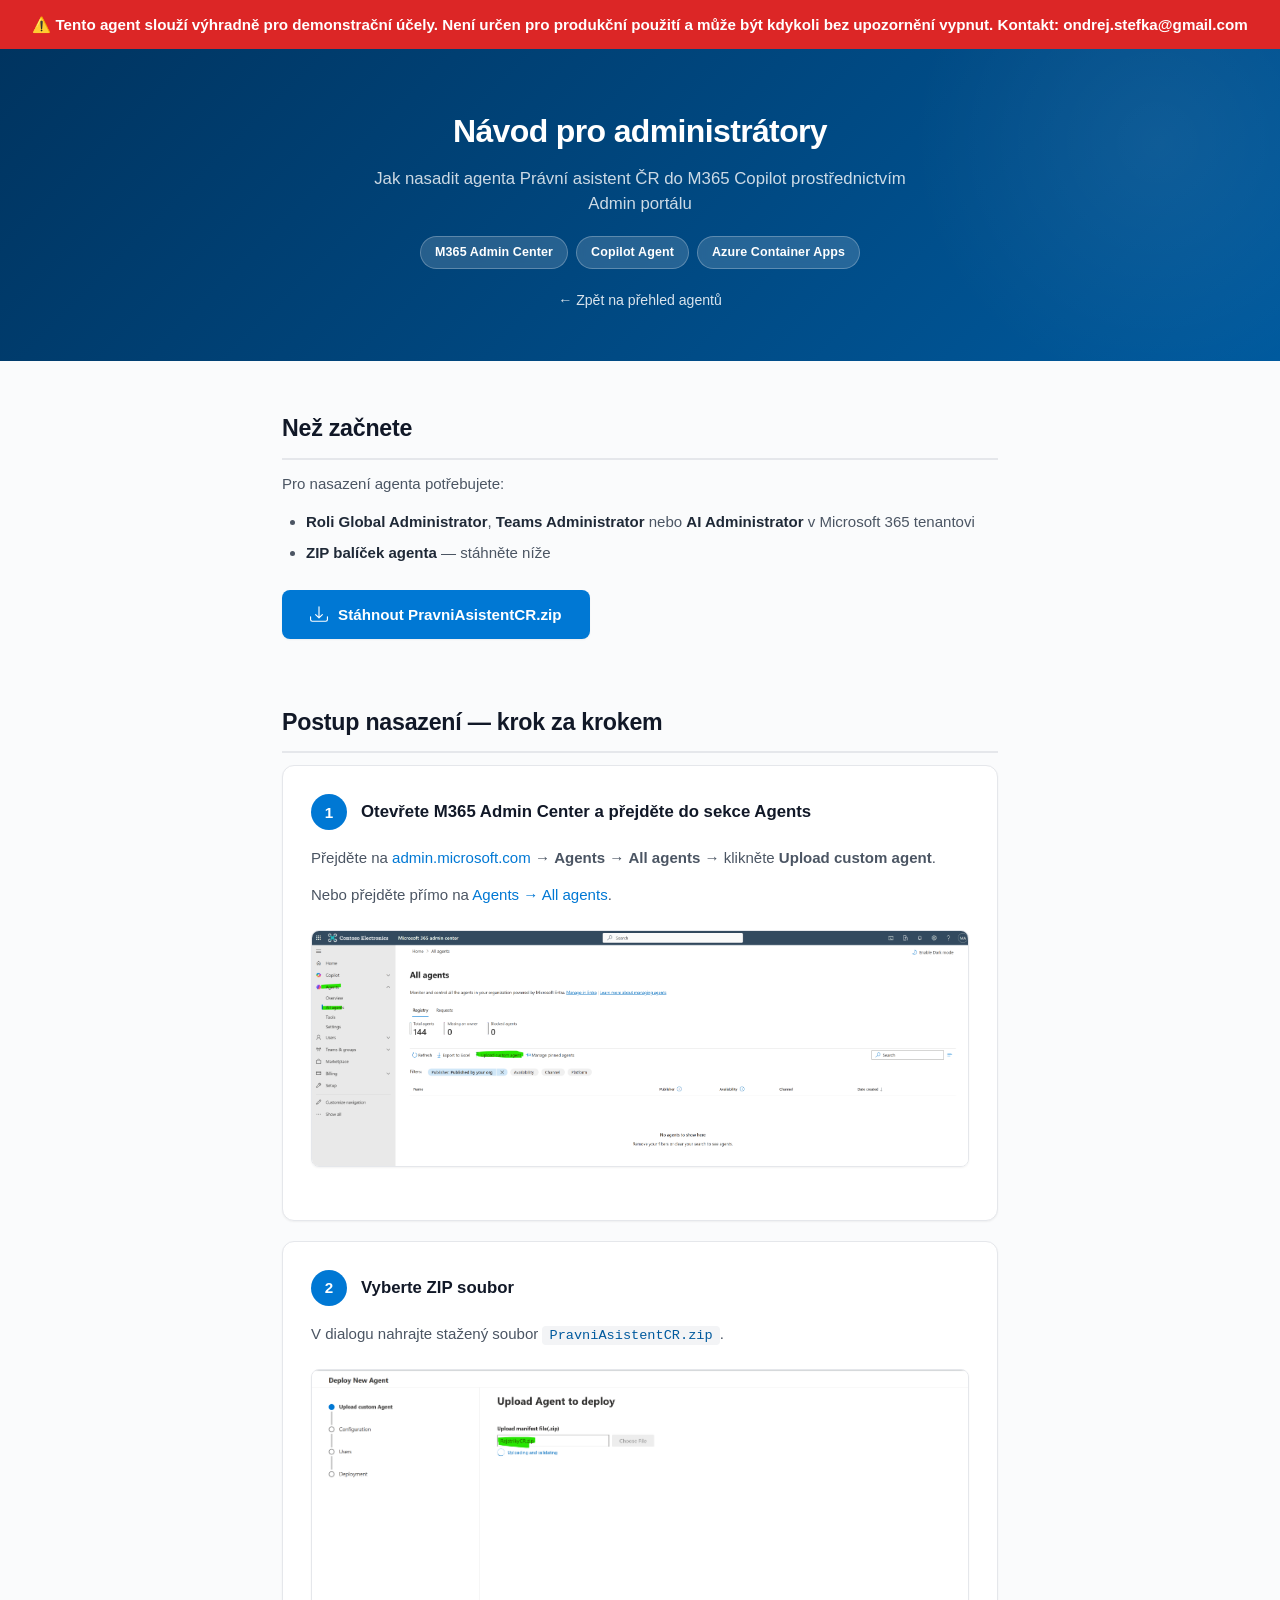
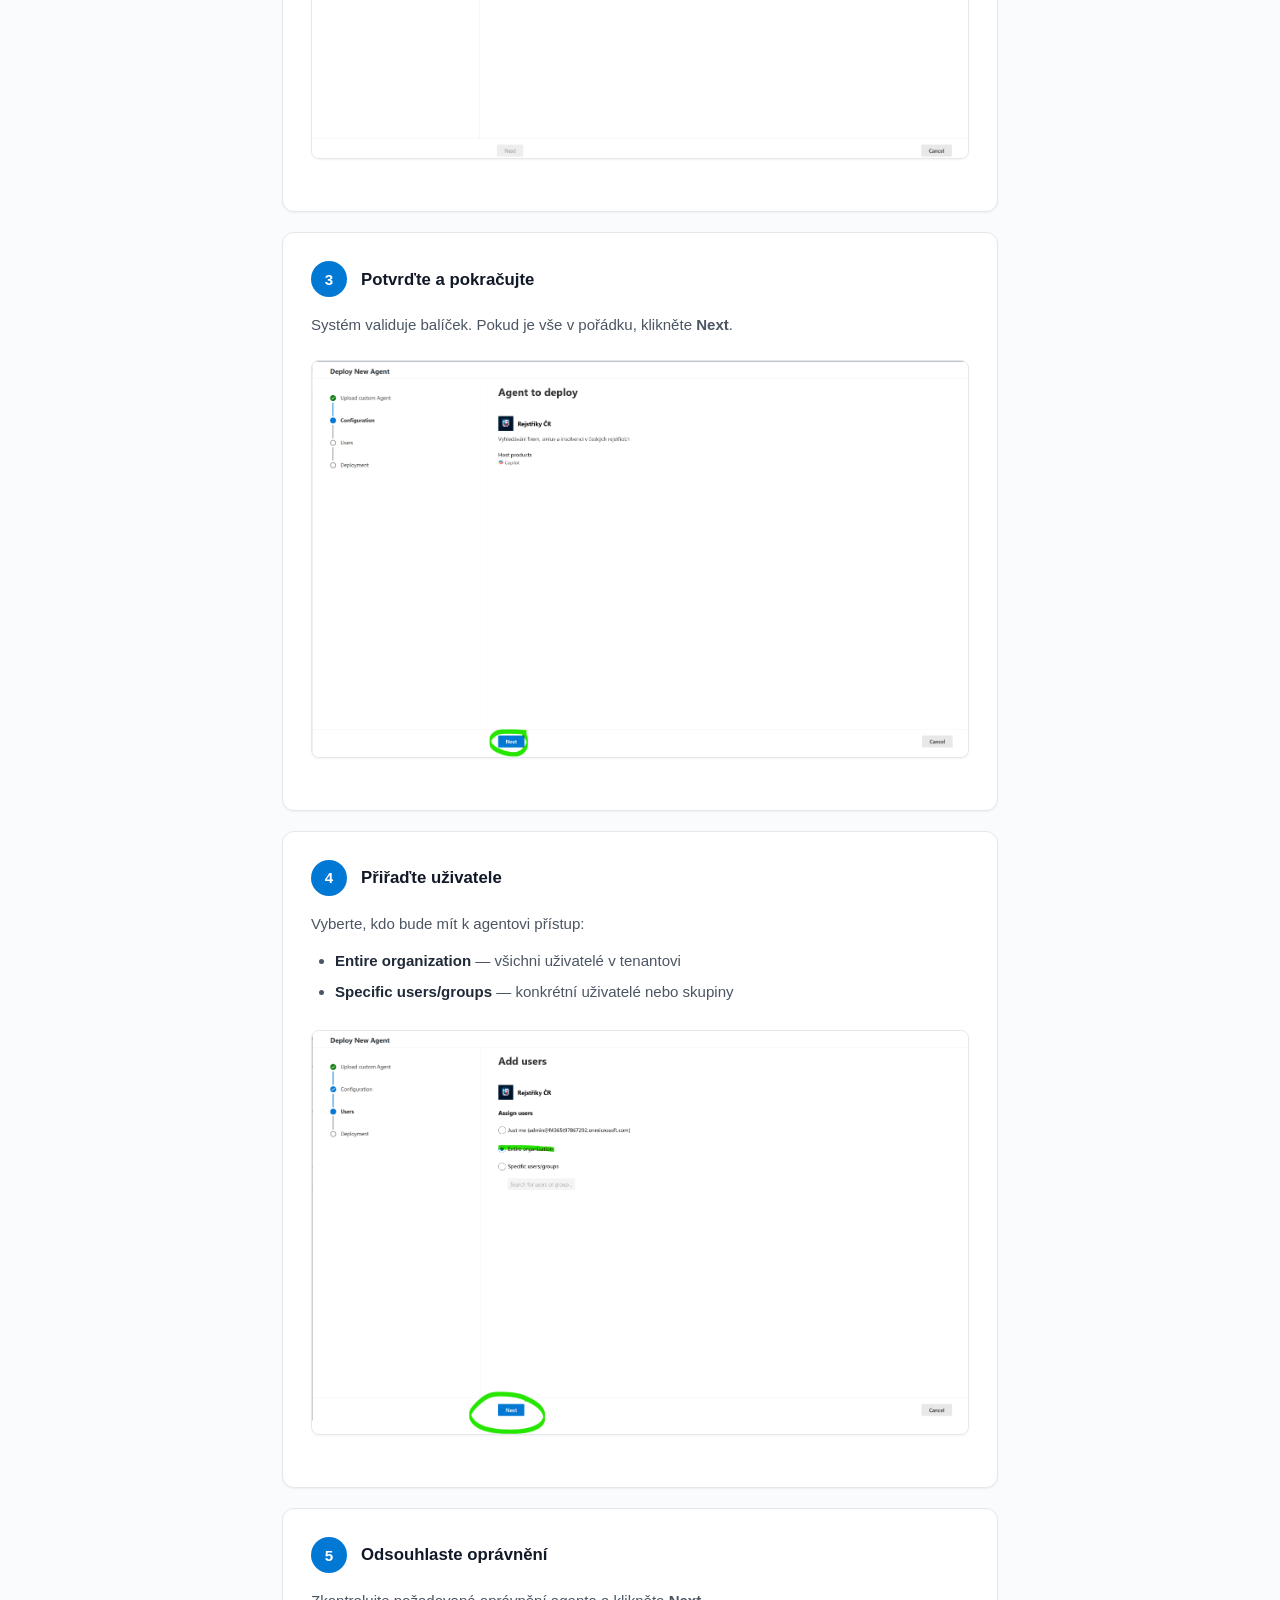
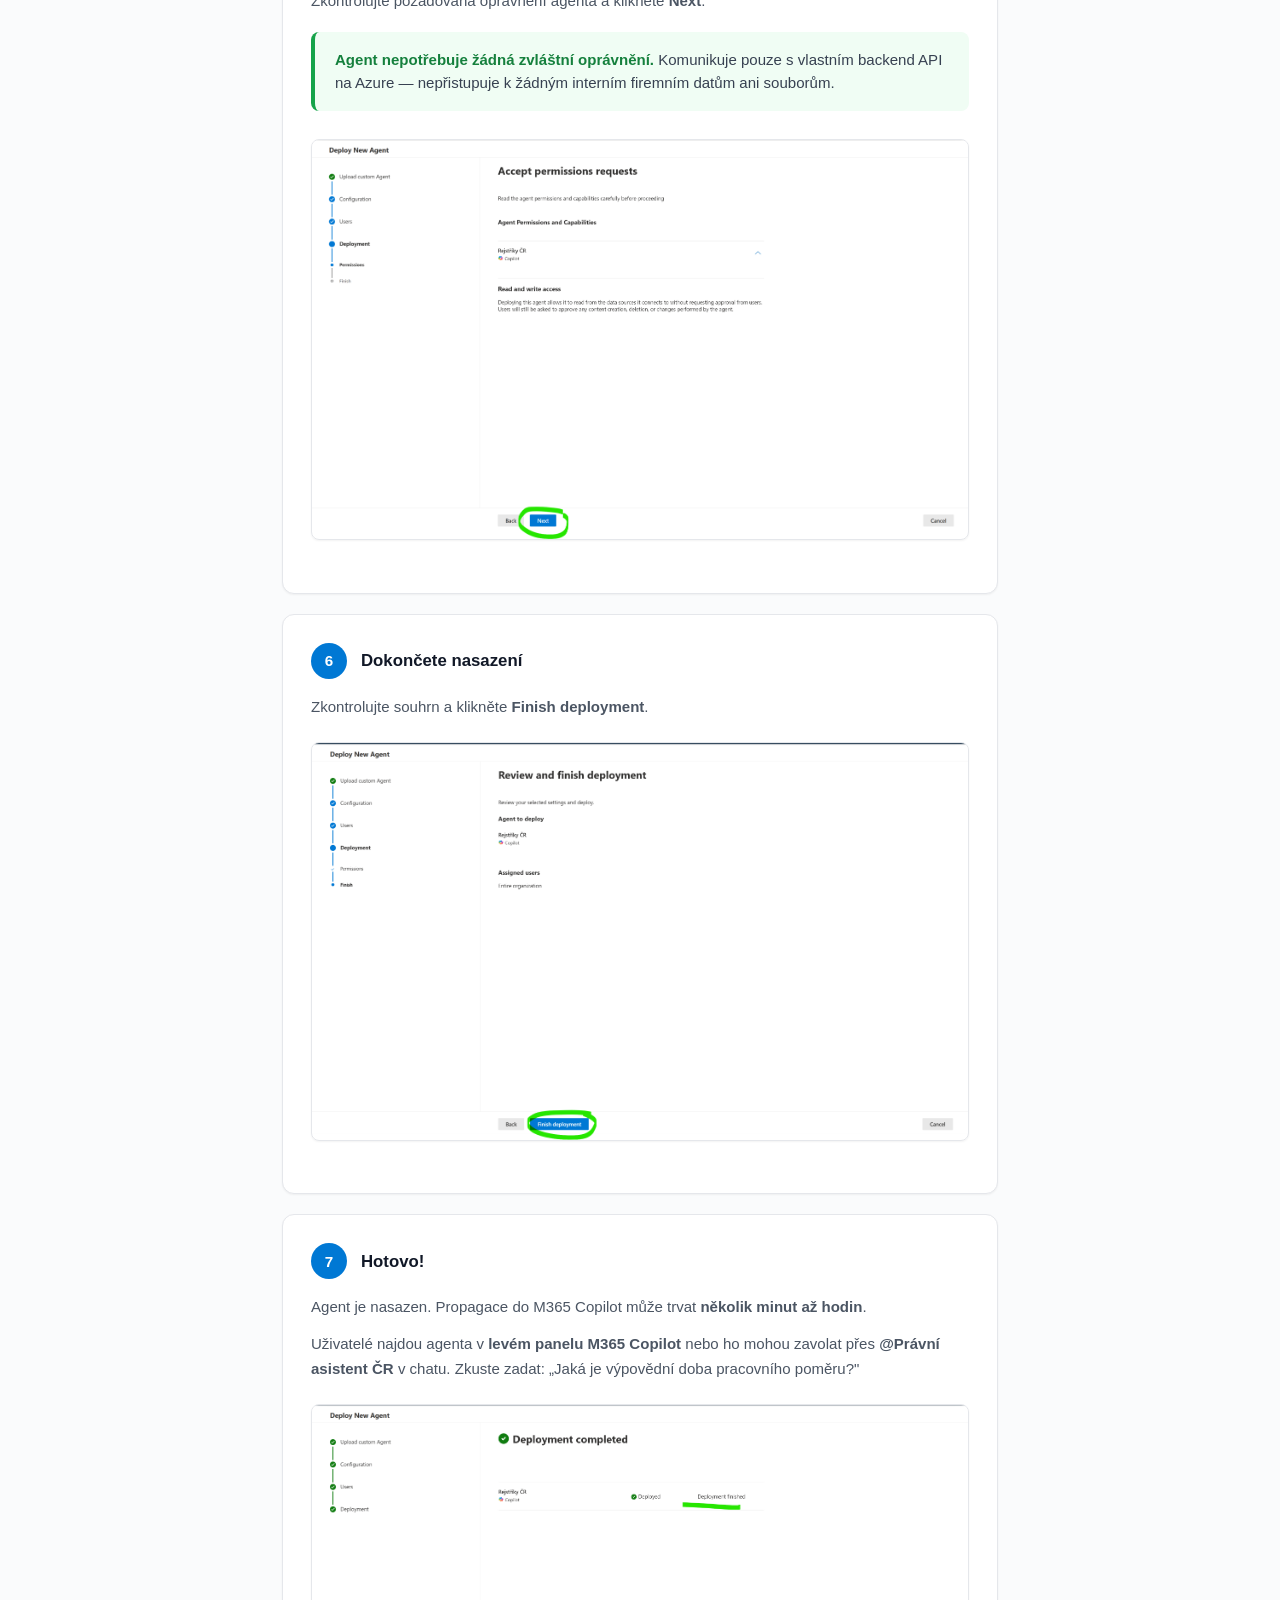
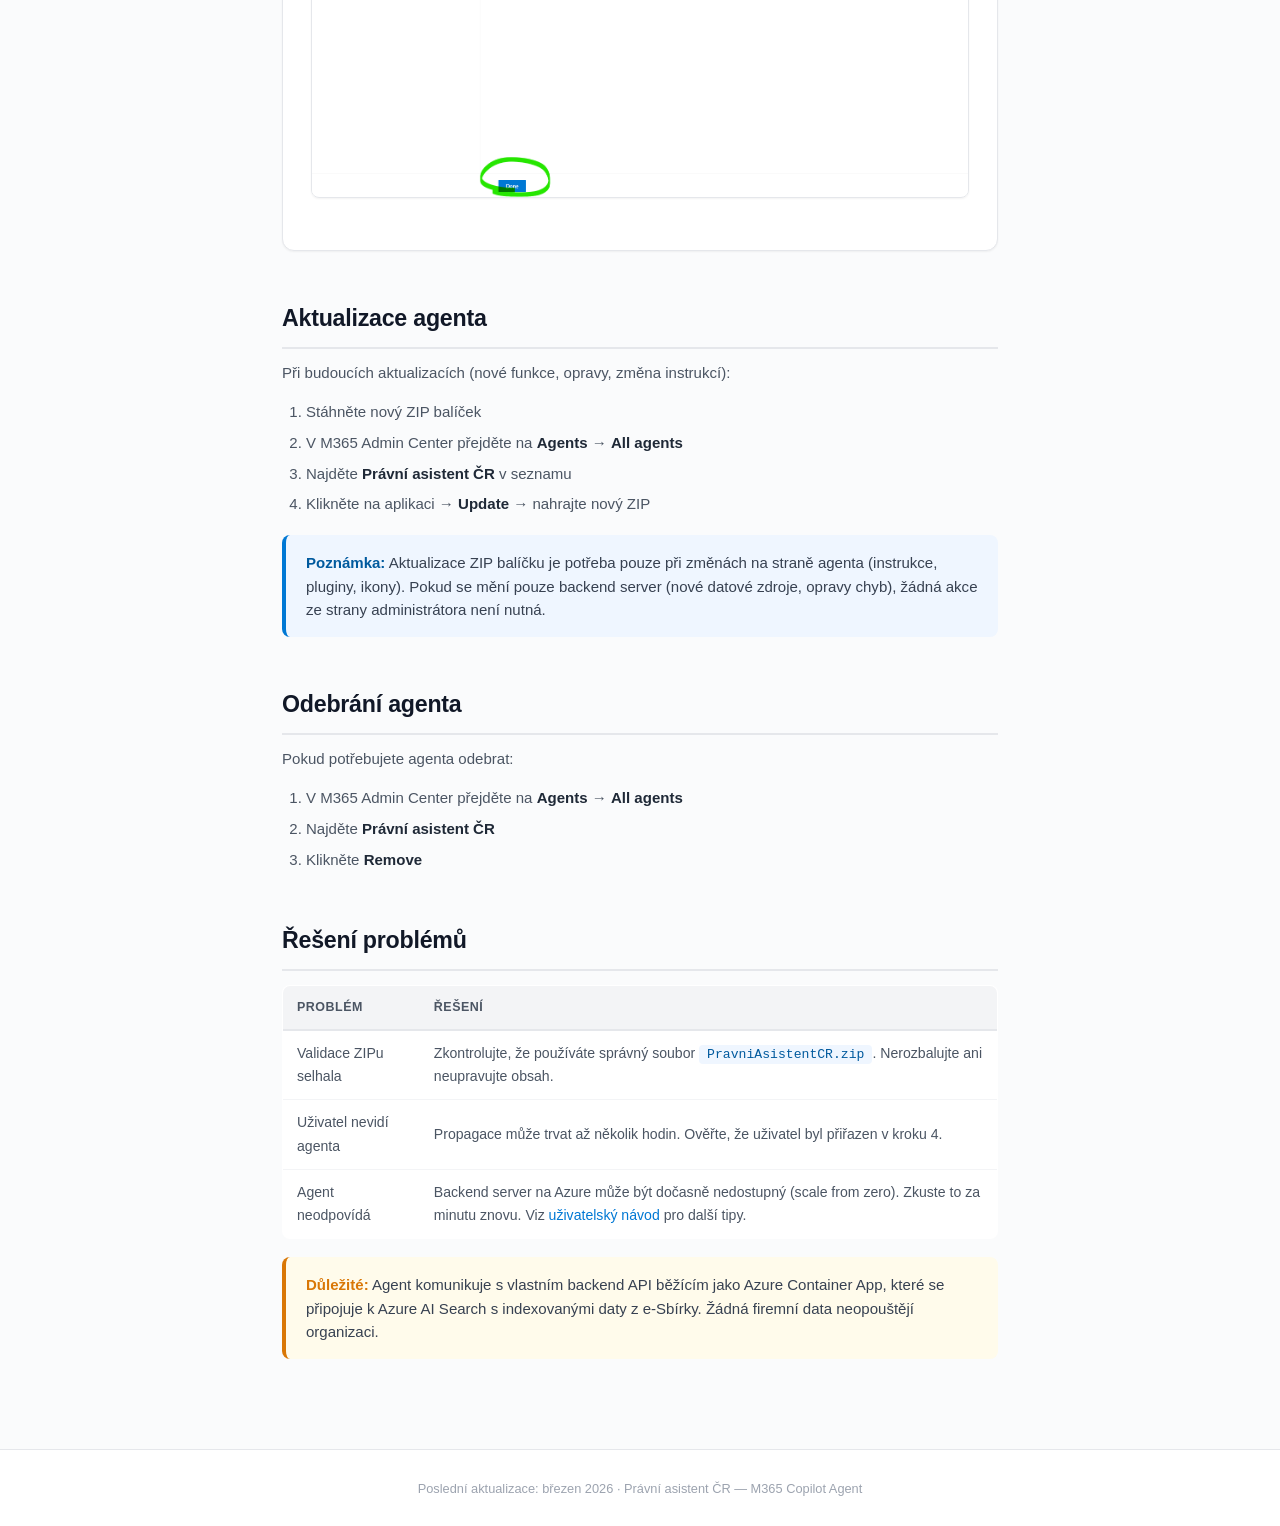
==== commit 697603b5: "Add demo-only warning banner to all pages" ====
--- a/admin-guide.html
+++ b/admin-guide.html
@@ -7,6 +7,7 @@
     <link rel="stylesheet" href="styles.css">
 </head>
 <body>
+    <div class="demo-warning" style="background:#dc2626;color:#fff;text-align:center;padding:12px 16px;font-weight:700;font-size:0.95rem;">⚠️ Tento agent slouží výhradně pro demonstrační účely. Není určen pro produkční použití a může být kdykoli bez upozornění vypnut. Kontakt: ondrej.stefka@gmail.com</div>
     <header class="site-header">
         <div class="container-narrow header-center">
             <h1>Návod pro administrátory</h1>
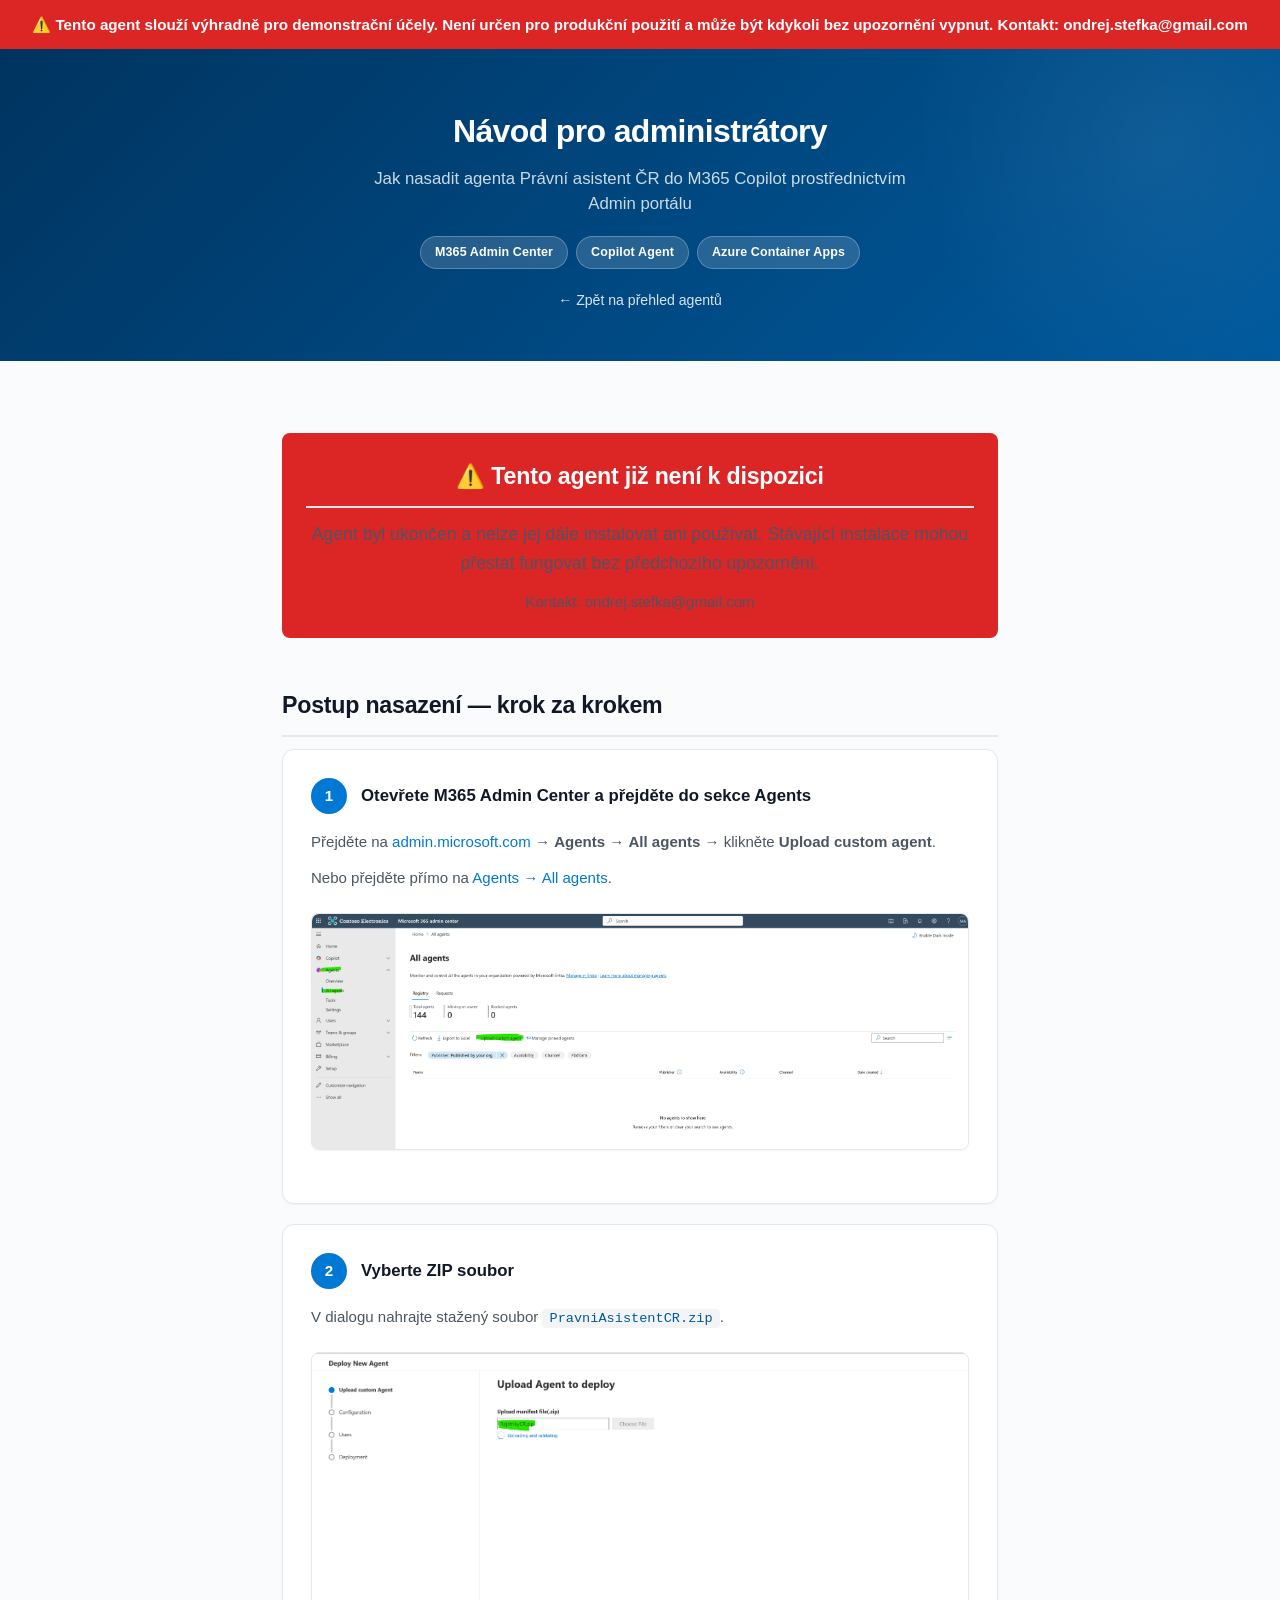
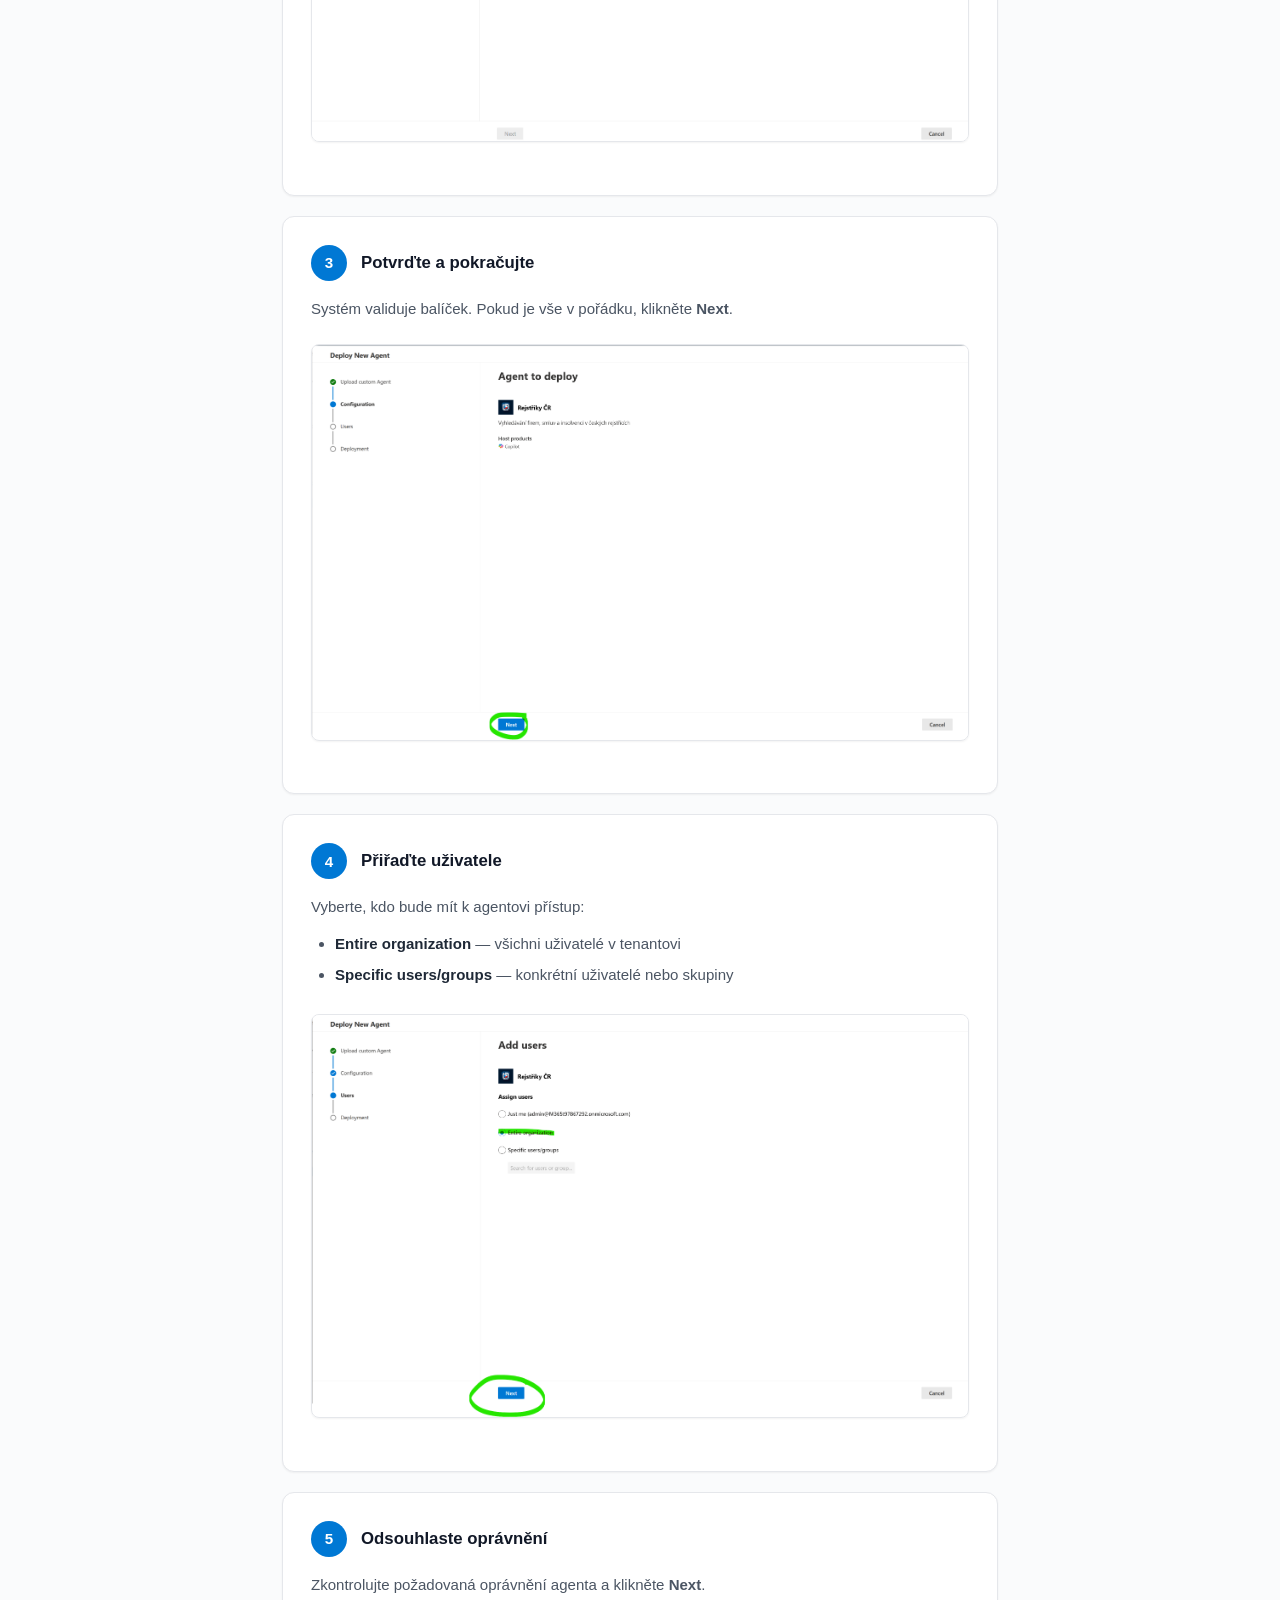
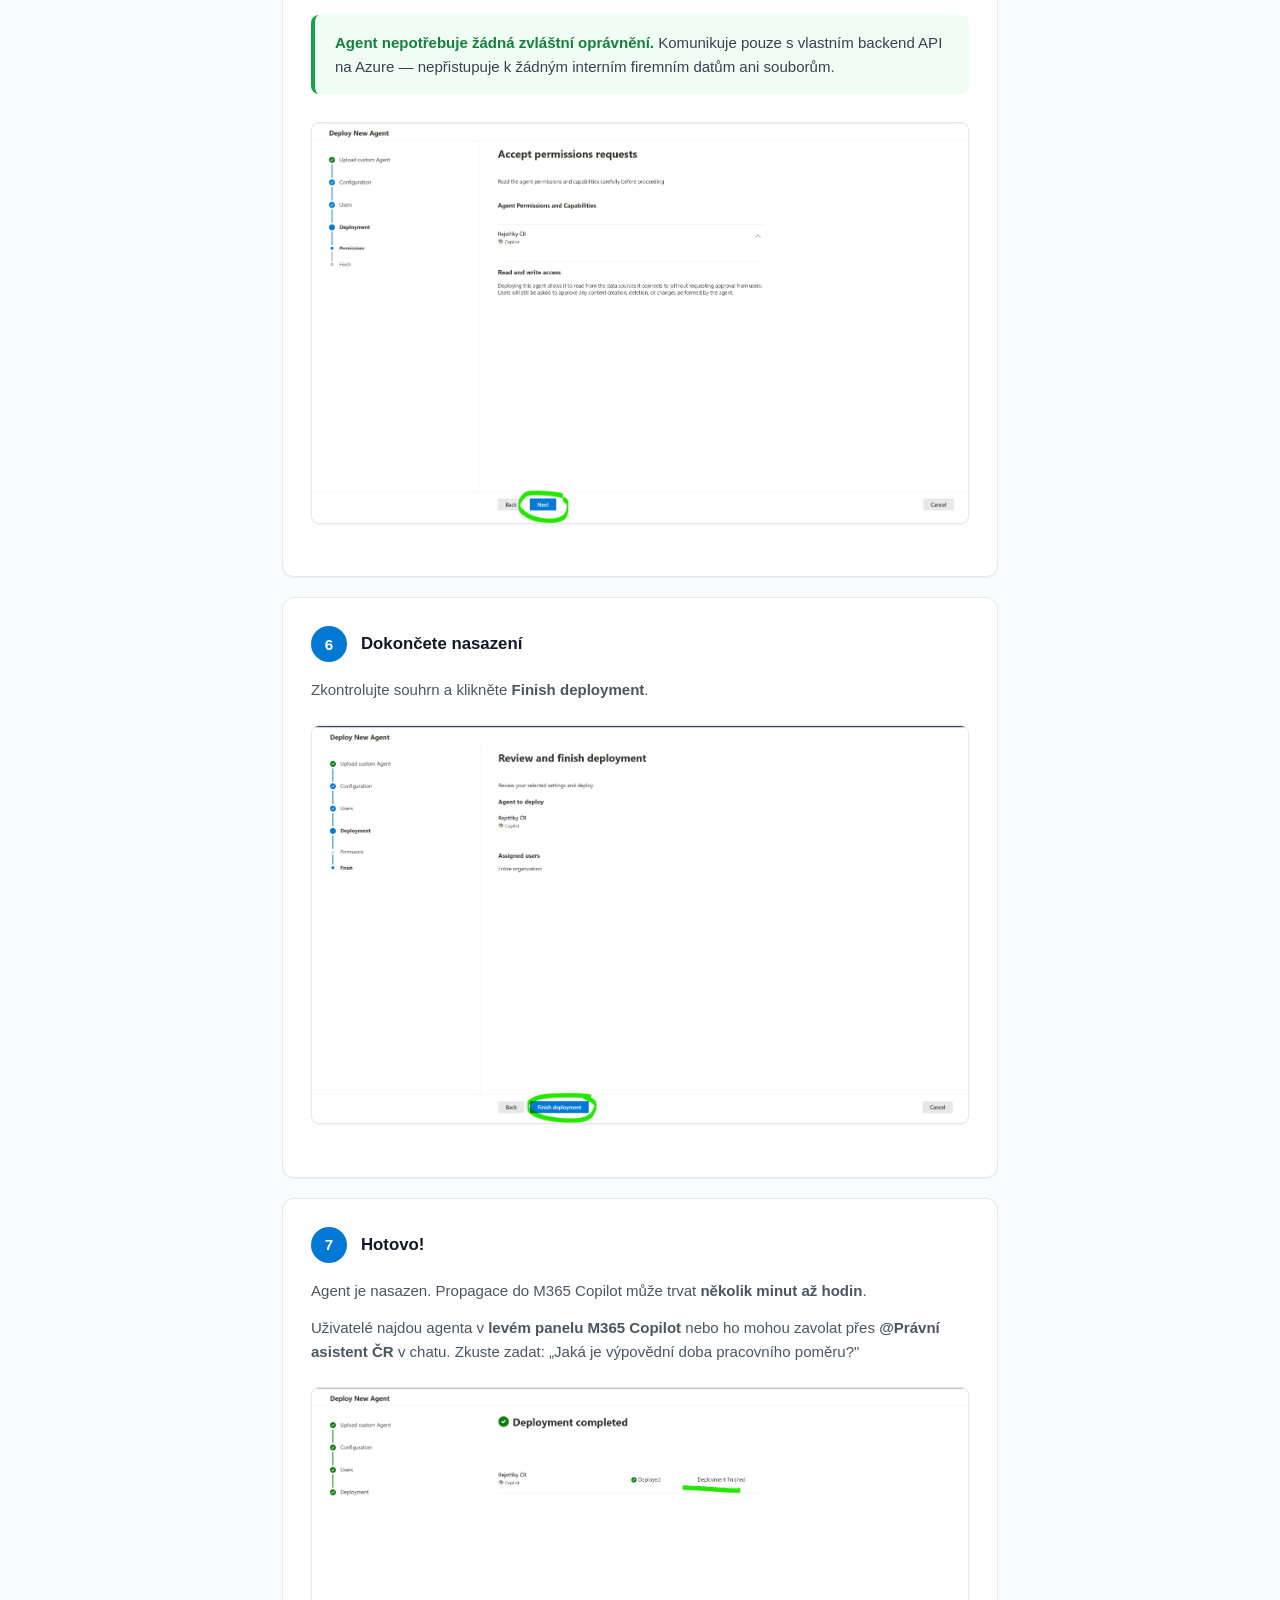
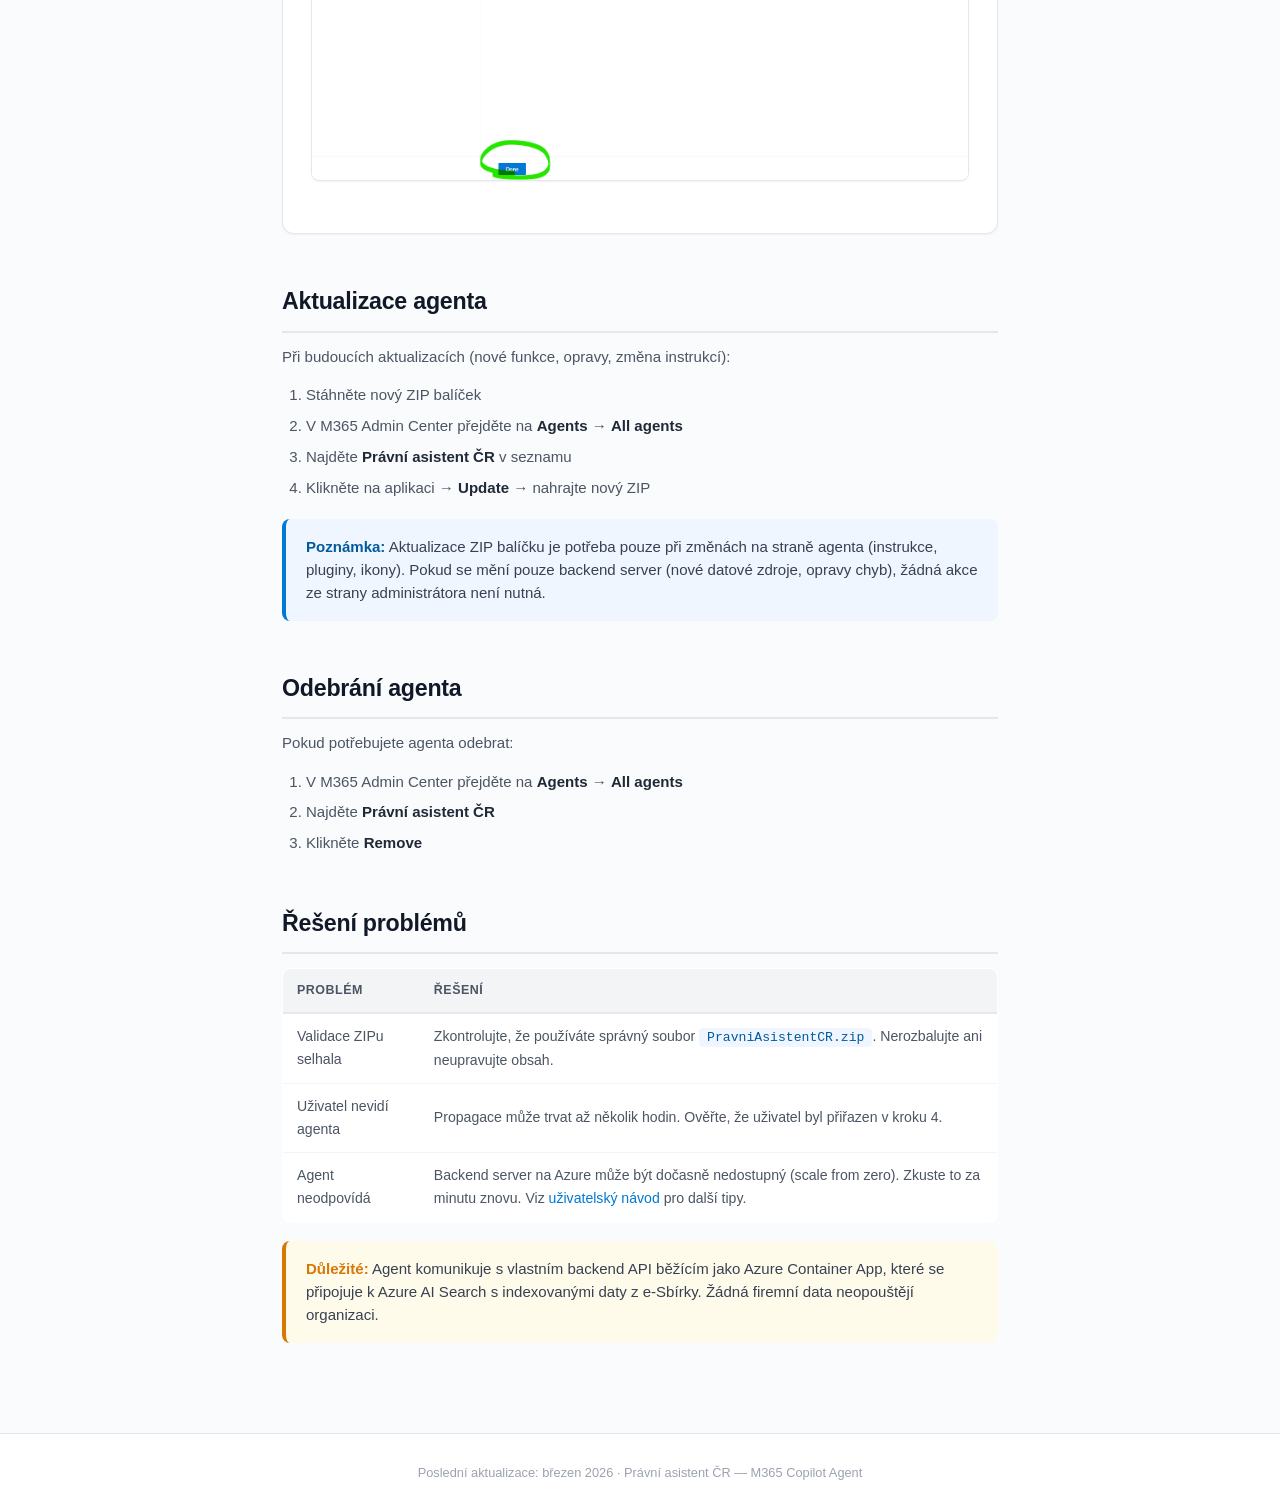
==== commit f9525839: "Replace download section with agent unavailable notice" ====
--- a/admin-guide.html
+++ b/admin-guide.html
@@ -24,17 +24,11 @@
     <article>
         <div class="container-narrow">
 
-            <h2>Než začnete</h2>
-            <p>Pro nasazení agenta potřebujete:</p>
-            <ul>
-                <li><strong>Roli Global Administrator</strong>, <strong>Teams Administrator</strong> nebo <strong>AI Administrator</strong> v Microsoft 365 tenantovi</li>
-                <li><strong>ZIP balíček agenta</strong> — stáhněte níže</li>
-            </ul>
-
-            <a href="PravniAsistentCR.zip" class="download-btn" download>
-                <svg xmlns="http://www.w3.org/2000/svg" fill="currentColor" viewBox="0 0 16 16"><path d="M.5 9.9a.5.5 0 0 1 .5.5v2.5a1 1 0 0 0 1 1h12a1 1 0 0 0 1-1v-2.5a.5.5 0 0 1 1 0v2.5a2 2 0 0 1-2 2H2a2 2 0 0 1-2-2v-2.5a.5.5 0 0 1 .5-.5z"/><path d="M7.646 11.854a.5.5 0 0 0 .708 0l3-3a.5.5 0 0 0-.708-.708L8.5 10.293V1.5a.5.5 0 0 0-1 0v8.793L5.354 8.146a.5.5 0 1 0-.708.708l3 3z"/></svg>
-                Stáhnout PravniAsistentCR.zip
-            </a>
+            <div style="background:#dc2626;color:#fff;padding:24px;border-radius:8px;margin:24px 0;text-align:center;">
+                <h2 style="color:#fff;margin:0 0 12px 0;">⚠️ Tento agent již není k dispozici</h2>
+                <p style="margin:0;font-size:1.1rem;">Agent byl ukončen a nelze jej dále instalovat ani používat. Stávající instalace mohou přestat fungovat bez předchozího upozornění.</p>
+                <p style="margin:12px 0 0 0;">Kontakt: ondrej.stefka@gmail.com</p>
+            </div>
 
             <h2>Postup nasazení — krok za krokem</h2>
 
